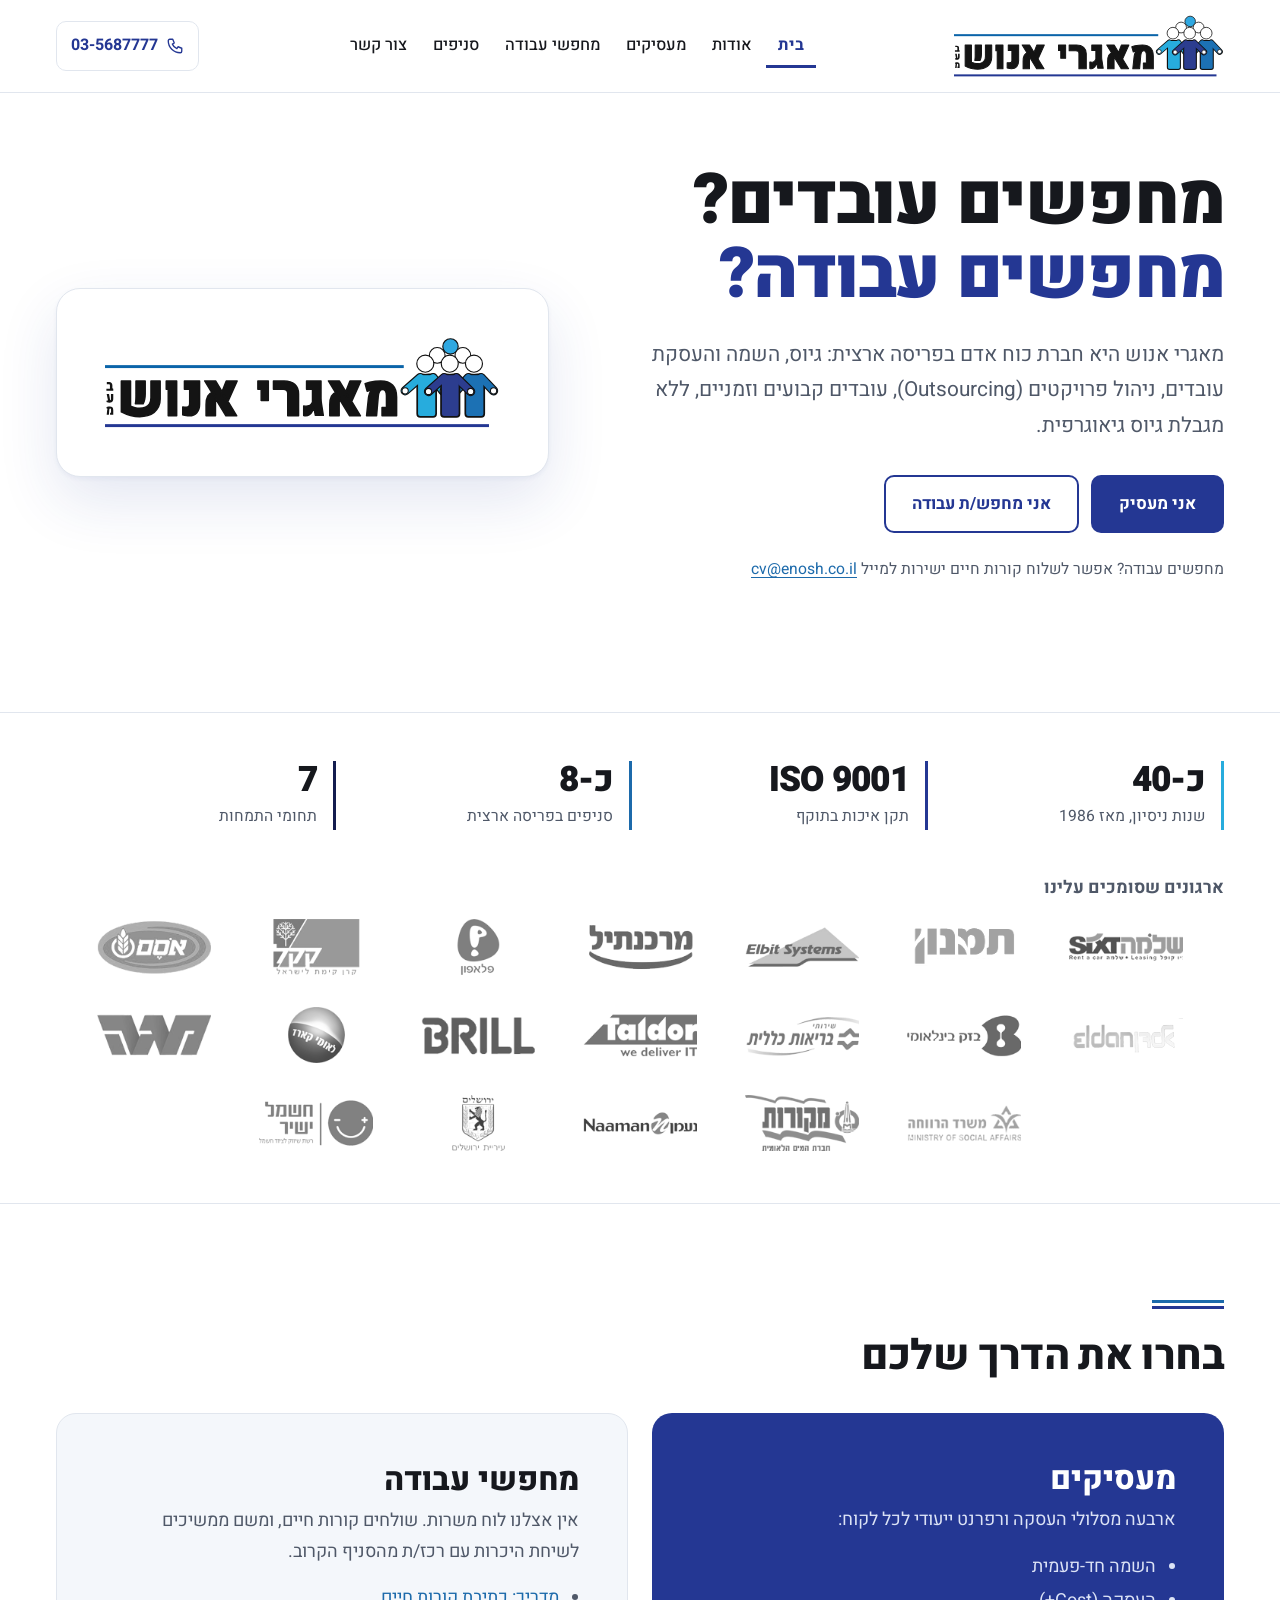
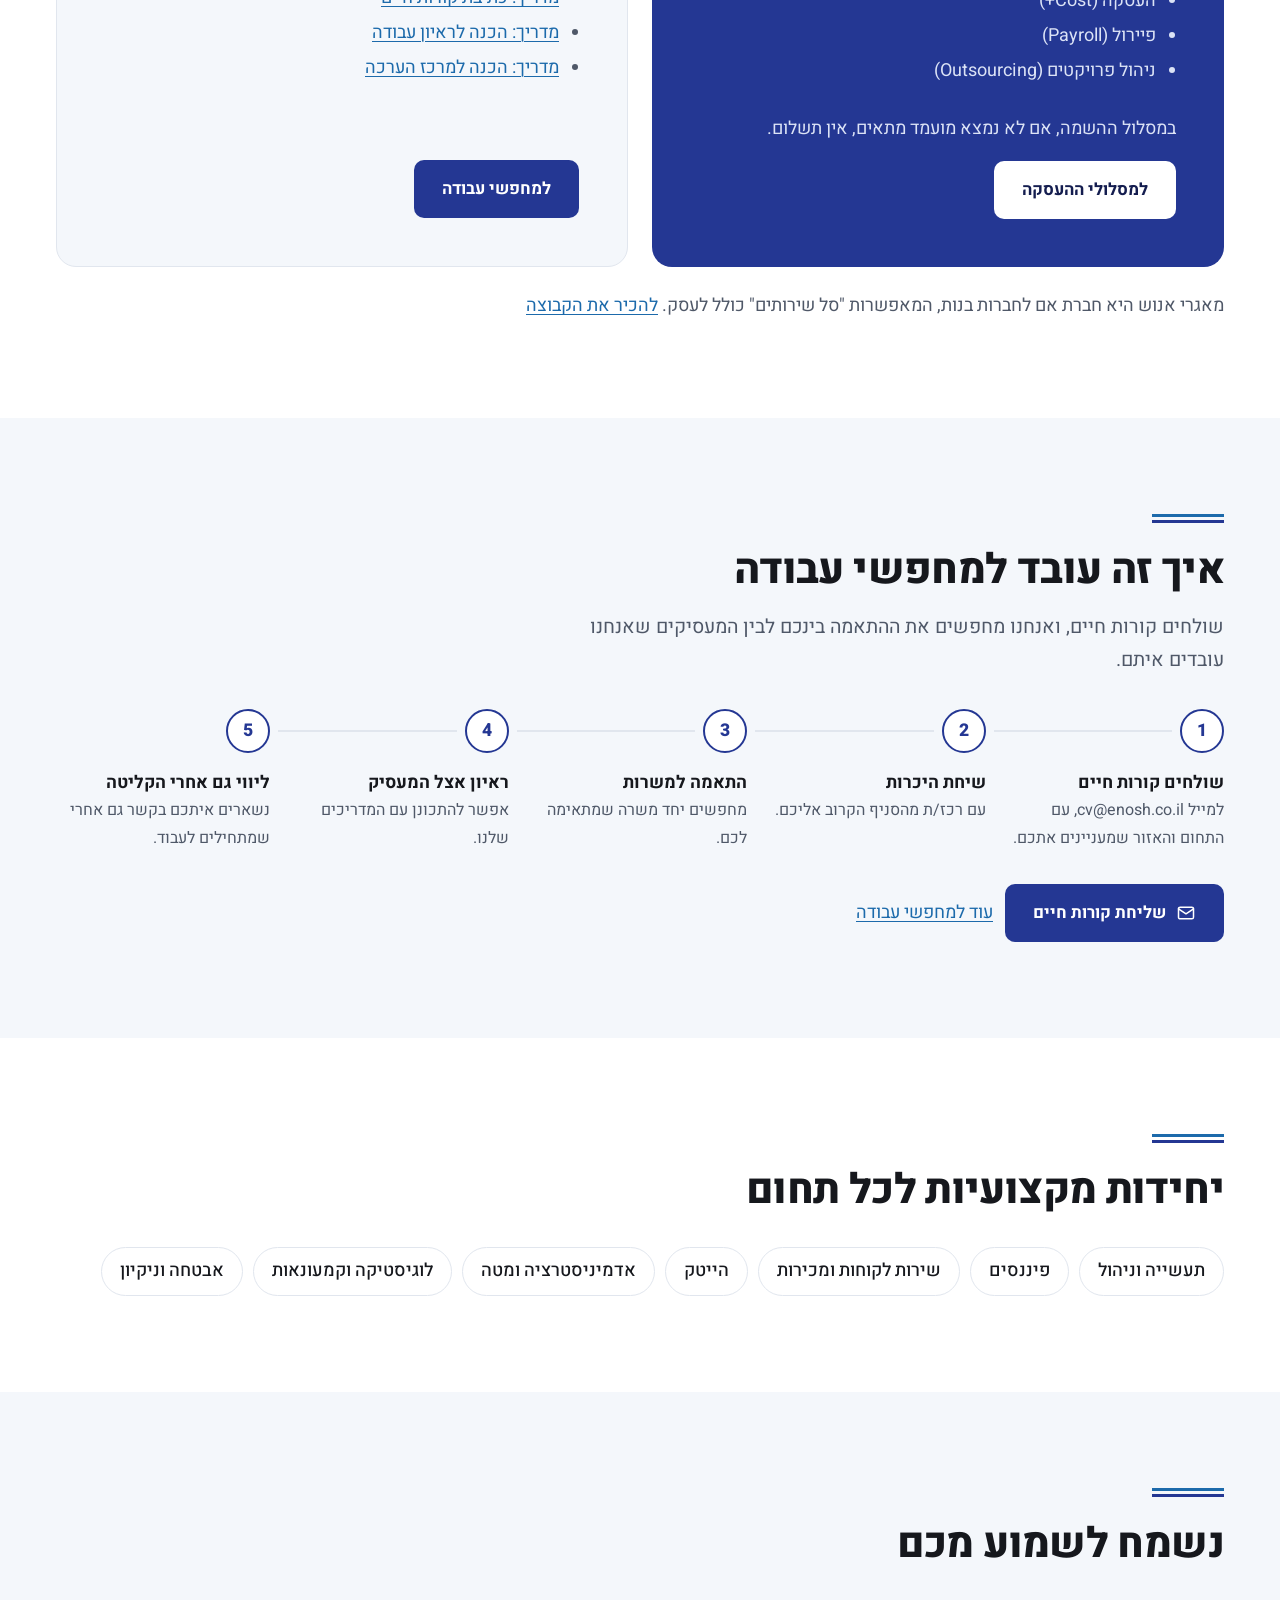
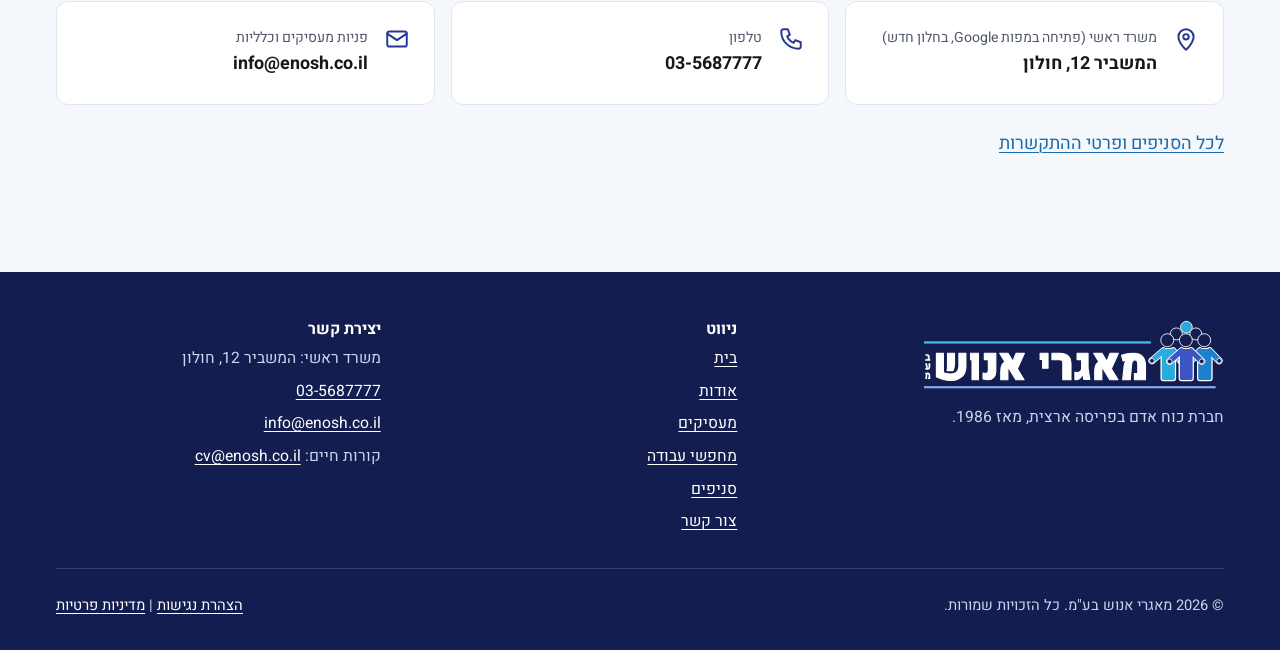
==== index.html @ d74fe284 "אתר מאגרי אנוש - גרסה ראשונה Co-Authored-By: Claude Opus 5.5 <noreply@anthropic.com>" ====
<!doctype html>
<html lang="he" dir="rtl">
<head>
<meta charset="utf-8">
<meta name="viewport" content="width=device-width,initial-scale=1">
<title>מאגרי אנוש | חברת כוח אדם, השמה והעסקת עובדים בפריסה ארצית</title>
<meta name="description" content="מאגרי אנוש - חברת כוח אדם מאז 1986, תקן ISO 9001 בתוקף. גיוס, השמה והעסקת עובדים, Outsourcing, עובדים קבועים וזמניים בפריסה ארצית.">
<link rel="canonical" href="https://enosh.co.il/">
<link rel="icon" href="favicon.svg" type="image/svg+xml">
<meta name="theme-color" content="#243793">
<meta property="og:type" content="website">
<meta property="og:locale" content="he_IL">
<meta property="og:site_name" content="מאגרי אנוש">
<meta property="og:title" content="מאגרי אנוש | חברת כוח אדם, השמה והעסקת עובדים בפריסה ארצית">
<meta property="og:description" content="מאגרי אנוש - חברת כוח אדם מאז 1986, תקן ISO 9001 בתוקף. גיוס, השמה והעסקת עובדים, Outsourcing, עובדים קבועים וזמניים בפריסה ארצית.">
<meta property="og:url" content="https://enosh.co.il/">
<meta property="og:image" content="https://enosh.co.il/assets/og-image.png">
<meta name="twitter:card" content="summary_large_image">
<link rel="preconnect" href="https://fonts.googleapis.com"><link rel="preconnect" href="https://fonts.gstatic.com" crossorigin><link rel="stylesheet" href="https://fonts.googleapis.com/css2?family=Heebo:wght@400;500;600;700;800;900&display=swap">
<link rel="stylesheet" href="styles.css">
<noscript><style>.nav{display:flex!important;position:static;flex-wrap:wrap;flex-direction:row;box-shadow:none}.menu-btn,.mo-btn,.chat-ctl .pause-btn,.mq-pause{display:none}.mtrack{animation:none!important;width:auto}.logos[aria-hidden]{display:none}.logos{flex-wrap:wrap;justify-content:center}</style></noscript>
<script type="application/ld+json">{"@context":"https://schema.org","@type":"EmploymentAgency","name":"מאגרי אנוש בע\"מ","alternateName":"Ma'agarei Enosh Ltd.","url":"https://enosh.co.il/","logo":"https://enosh.co.il/assets/logo.png","foundingDate":"1986","telephone":"+972-3-5687777","email":"info@enosh.co.il","address":{"@type":"PostalAddress","streetAddress":"המשביר 12","addressLocality":"חולון","addressCountry":"IL"}}</script>
</head>
<body>
<a class="skip" href="#main">דלגו לתוכן הראשי</a>
<header class="site-header"><div class="wrap bar">
<a class="logo" href="./" aria-label="מאגרי אנוש - דף הבית"><img src="assets/logo.svg" alt="מאגרי אנוש" width="431" height="99"></a>
<nav class="nav" id="site-nav" aria-label="ניווט ראשי"><a href="./" aria-current="page">בית</a><a href="about.html">אודות</a><a href="employers.html">מעסיקים</a><a href="candidates.html">מחפשי עבודה</a><a href="branches.html">סניפים</a><a href="contact.html">צור קשר</a></nav>
<div class="hdr-end"><a class="hdr-cta" href="tel:+97235687777" aria-label="התקשרו אלינו: 03-5687777"><svg viewBox="0 0 24 24" fill="none" stroke="currentColor" stroke-width="1.8" stroke-linecap="round" stroke-linejoin="round" aria-hidden="true" focusable="false"><path d="M5 3h4l2 5-2.5 1.5a11 11 0 006 6L16 13l5 2v4a2 2 0 01-2 2A16 16 0 013 5a2 2 0 012-2z"/></svg><span class="num"><bdi>03-5687777</bdi></span></a>

<button class="menu-btn" id="menu-btn" type="button" aria-expanded="false" aria-controls="site-nav" aria-label="פתיחת תפריט"><svg viewBox="0 0 24 24" fill="none" stroke="currentColor" stroke-width="1.8" stroke-linecap="round" stroke-linejoin="round" aria-hidden="true" focusable="false"><path d="M4 7h16M4 12h16M4 17h16"/></svg></button></div>
</div></header>
<main id="main" tabindex="-1">
<section class="hero" aria-labelledby="h1"><div class="wrap hero-grid">
<div class="hero-copy">
<h1 id="h1">מחפשים עובדים?<span>מחפשים עבודה?</span></h1>
<p class="lead">מאגרי אנוש היא חברת כוח אדם בפריסה ארצית: גיוס, השמה והעסקת עובדים, ניהול פרויקטים (<span lang="en">Outsourcing</span>), עובדים קבועים וזמניים, ללא מגבלת גיוס גיאוגרפית.</p>
<div class="hero-cta"><a class="btn btn-primary" href="employers.html">אני מעסיק</a><a class="btn btn-ghost" href="candidates.html">אני מחפש/ת עבודה</a></div>
<p class="hero-note">מחפשים עבודה? אפשר לשלוח קורות חיים ישירות למייל <a href="mailto:cv@enosh.co.il?subject=%D7%A7%D7%95%D7%A8%D7%95%D7%AA%20%D7%97%D7%99%D7%99%D7%9D%20-%20%D7%9E%D7%97%D7%A4%D7%A9%2F%D7%AA%20%D7%A2%D7%91%D7%95%D7%93%D7%94">cv@enosh.co.il</a></p>
</div>
<div class="hero-art"><div class="hero-brand"><img src="assets/logo.svg" alt="מאגרי אנוש בע&quot;מ" width="431" height="137"></div></div>
</div></section>

<section class="trust" aria-labelledby="h-trust"><div class="wrap">
<h2 id="h-trust" class="sr-only">מאגרי אנוש בקצרה</h2>
<div class="trust-grid">
<ul class="facts">
<li><strong><span aria-hidden="true" data-count="40" data-prefix="כ-">כ-40</span><span class="sr-only">כ-40</span></strong><span>שנות ניסיון, מאז 1986</span></li>
<li><strong lang="en">ISO 9001</strong><span>תקן איכות בתוקף</span></li>
<li><strong><span aria-hidden="true" data-count="8" data-prefix="כ-">כ-8</span><span class="sr-only">כ-8</span></strong><span>סניפים בפריסה ארצית</span></li>
<li><strong><span aria-hidden="true" data-count="7">7</span><span class="sr-only">7</span></strong><span>תחומי התמחות</span></li>
</ul></div>
<div class="clients"><div class="clients-head"><h3 id="h-cl" style="font-size:1.1rem;font-weight:700;margin:0;color:var(--muted)">ארגונים שסומכים עלינו</h3></div>
<div class="marquee" role="region" aria-labelledby="h-cl"><div class="mtrack"><ul class="logos"><li><img src="assets/clients/c10.png" alt="שלמה סיקסט" width="150" height="74" loading="lazy"></li><li><img src="assets/clients/c11.png" alt="תמנון" width="150" height="74" loading="lazy"></li><li><img src="assets/clients/c12.png" alt="Elbit Systems" width="150" height="74" loading="lazy"></li><li><img src="assets/clients/c13.png" alt="מרכנתיל" width="150" height="74" loading="lazy"></li><li><img src="assets/clients/c14.png" alt="פלאפון" width="150" height="74" loading="lazy"></li><li><img src="assets/clients/c15.png" alt="קק&quot;ל" width="150" height="74" loading="lazy"></li><li><img src="assets/clients/c16.png" alt="אסם" width="150" height="74" loading="lazy"></li><li><img src="assets/clients/c17.png" alt="Eldan" width="150" height="74" loading="lazy"></li><li><img src="assets/clients/c18.png" alt="בזק בינלאומי" width="150" height="74" loading="lazy"></li><li><img src="assets/clients/c19.png" alt="שירותי בריאות כללית" width="150" height="74" loading="lazy"></li><li><img src="assets/clients/c2.png" alt="Taldor" width="150" height="74" loading="lazy"></li><li><img src="assets/clients/c20.png" alt="BRILL" width="150" height="74" loading="lazy"></li><li><img src="assets/clients/c3.png" alt="לאומי קארד" width="150" height="74" loading="lazy"></li><li><img src="assets/clients/c4.png" alt="לוגו לקוח" width="150" height="74" loading="lazy"></li><li><img src="assets/clients/c5.png" alt="משרד הרווחה" width="150" height="74" loading="lazy"></li><li><img src="assets/clients/c6.png" alt="מקורות" width="150" height="74" loading="lazy"></li><li><img src="assets/clients/c7.png" alt="נעמן" width="150" height="74" loading="lazy"></li><li><img src="assets/clients/c9.png" alt="עיריית ירושלים" width="150" height="74" loading="lazy"></li><li><img src="assets/clients/cUntitled-2.png" alt="חשמל ישיר" width="150" height="74" loading="lazy"></li></ul><ul class="logos" aria-hidden="true"><li><img src="assets/clients/c10.png" alt="" width="150" height="74" loading="lazy"></li><li><img src="assets/clients/c11.png" alt="" width="150" height="74" loading="lazy"></li><li><img src="assets/clients/c12.png" alt="" width="150" height="74" loading="lazy"></li><li><img src="assets/clients/c13.png" alt="" width="150" height="74" loading="lazy"></li><li><img src="assets/clients/c14.png" alt="" width="150" height="74" loading="lazy"></li><li><img src="assets/clients/c15.png" alt="" width="150" height="74" loading="lazy"></li><li><img src="assets/clients/c16.png" alt="" width="150" height="74" loading="lazy"></li><li><img src="assets/clients/c17.png" alt="" width="150" height="74" loading="lazy"></li><li><img src="assets/clients/c18.png" alt="" width="150" height="74" loading="lazy"></li><li><img src="assets/clients/c19.png" alt="" width="150" height="74" loading="lazy"></li><li><img src="assets/clients/c2.png" alt="" width="150" height="74" loading="lazy"></li><li><img src="assets/clients/c20.png" alt="" width="150" height="74" loading="lazy"></li><li><img src="assets/clients/c3.png" alt="" width="150" height="74" loading="lazy"></li><li><img src="assets/clients/c4.png" alt="" width="150" height="74" loading="lazy"></li><li><img src="assets/clients/c5.png" alt="" width="150" height="74" loading="lazy"></li><li><img src="assets/clients/c6.png" alt="" width="150" height="74" loading="lazy"></li><li><img src="assets/clients/c7.png" alt="" width="150" height="74" loading="lazy"></li><li><img src="assets/clients/c9.png" alt="" width="150" height="74" loading="lazy"></li><li><img src="assets/clients/cUntitled-2.png" alt="" width="150" height="74" loading="lazy"></li></ul></div></div></div>
</div></section>

<section aria-labelledby="h-paths"><div class="wrap">
<div class="sec-head"><span class="rule" aria-hidden="true"></span><h2 id="h-paths">בחרו את הדרך שלכם</h2></div>
<div class="paths">
<article class="path emp on-dark"><h3>מעסיקים</h3><p>ארבעה מסלולי העסקה ורפרנט ייעודי לכל לקוח:</p>
<ul><li>השמה חד-פעמית</li><li>העסקה (<span lang="en">Cost+</span>)</li><li>פיירול (<span lang="en">Payroll</span>)</li><li>ניהול פרויקטים (<span lang="en">Outsourcing</span>)</li></ul>
<p>במסלול ההשמה, אם לא נמצא מועמד מתאים, אין תשלום.</p>
<a class="btn btn-primary" href="employers.html">למסלולי ההעסקה</a></article>
<article class="path seek"><h3>מחפשי עבודה</h3><p>אין אצלנו לוח משרות. שולחים קורות חיים, ומשם ממשיכים לשיחת היכרות עם רכז/ת מהסניף הקרוב.</p>
<ul><li><a href="guides/resume.html">מדריך: כתיבת קורות חיים</a></li><li><a href="guides/interview.html">מדריך: הכנה לראיון עבודה</a></li><li><a href="guides/assessment-center.html">מדריך: הכנה למרכז הערכה</a></li></ul>
<a class="btn btn-dark" href="candidates.html">למחפשי עבודה</a></article>
</div>
<p class="group-note">מאגרי אנוש היא חברת אם לחברות בנות, המאפשרות &quot;סל שירותים&quot; כולל לעסק. <a href="about.html#group">להכיר את הקבוצה</a></p>
</div></section>

<section class="alt" id="how" aria-labelledby="h-how"><div class="wrap">
<div class="sec-head"><span class="rule" aria-hidden="true"></span><h2 id="h-how">איך זה עובד למחפשי עבודה</h2><p class="lead">שולחים קורות חיים, ואנחנו מחפשים את ההתאמה בינכם לבין המעסיקים שאנחנו עובדים איתם.</p></div>
<ol class="process">
<li><h3>שולחים קורות חיים</h3><p>למייל cv@enosh.co.il, עם התחום והאזור שמעניינים אתכם.</p></li>
<li><h3>שיחת היכרות</h3><p>עם רכז/ת מהסניף הקרוב אליכם.</p></li>
<li><h3>התאמה למשרות</h3><p>מחפשים יחד משרה שמתאימה לכם.</p></li>
<li><h3>ראיון אצל המעסיק</h3><p>אפשר להתכונן עם המדריכים שלנו.</p></li>
<li><h3>ליווי גם אחרי הקליטה</h3><p>נשארים איתכם בקשר גם אחרי שמתחילים לעבוד.</p></li>
</ol>
<div class="process-cta"><a class="btn btn-primary" href="mailto:cv@enosh.co.il?subject=%D7%A7%D7%95%D7%A8%D7%95%D7%AA%20%D7%97%D7%99%D7%99%D7%9D%20-%20%D7%9E%D7%97%D7%A4%D7%A9%2F%D7%AA%20%D7%A2%D7%91%D7%95%D7%93%D7%94"><svg viewBox="0 0 24 24" fill="none" stroke="currentColor" stroke-width="1.8" stroke-linecap="round" stroke-linejoin="round" aria-hidden="true" focusable="false"><rect x="3" y="5" width="18" height="14" rx="2"/><path d="M3 7l9 6 9-6"/></svg>שליחת קורות חיים</a><a href="candidates.html">עוד למחפשי עבודה</a></div>
</div></section>

<section aria-labelledby="h-areas"><div class="wrap">
<div class="sec-head"><span class="rule" aria-hidden="true"></span><h2 id="h-areas">יחידות מקצועיות לכל תחום</h2></div>
<ul class="chips"><li>תעשייה וניהול</li><li>פיננסים</li><li>שירות לקוחות ומכירות</li><li>הייטק</li><li>אדמיניסטרציה ומטה</li><li>לוגיסטיקה וקמעונאות</li><li>אבטחה וניקיון</li></ul>
</div></section>

<section class="alt" aria-labelledby="h-co"><div class="wrap">
<div class="sec-head"><span class="rule" aria-hidden="true"></span><h2 id="h-co">נשמח לשמוע מכם</h2></div>
<div class="contact-grid">
<a class="c-item" href="https://www.google.com/maps/search/?api=1&amp;query=%D7%94%D7%9E%D7%A9%D7%91%D7%99%D7%A8+12+%D7%97%D7%95%D7%9C%D7%95%D7%9F" target="_blank" rel="noopener"><svg viewBox="0 0 24 24" fill="none" stroke="currentColor" stroke-width="1.8" stroke-linecap="round" stroke-linejoin="round" aria-hidden="true" focusable="false"><path d="M12 22s7-6.2 7-12a7 7 0 10-14 0c0 5.8 7 12 7 12z"/><circle cx="12" cy="10" r="2.5"/></svg><span><small>משרד ראשי (פתיחה במפות Google, בחלון חדש)</small><strong>המשביר 12, חולון</strong></span></a>
<a class="c-item" href="tel:+97235687777"><svg viewBox="0 0 24 24" fill="none" stroke="currentColor" stroke-width="1.8" stroke-linecap="round" stroke-linejoin="round" aria-hidden="true" focusable="false"><path d="M5 3h4l2 5-2.5 1.5a11 11 0 006 6L16 13l5 2v4a2 2 0 01-2 2A16 16 0 013 5a2 2 0 012-2z"/></svg><span><small>טלפון</small><strong><bdi>03-5687777</bdi></strong></span></a>
<a class="c-item" href="mailto:info@enosh.co.il?subject=%D7%A4%D7%A0%D7%99%D7%99%D7%AA%20%D7%9E%D7%A2%D7%A1%D7%99%D7%A7"><svg viewBox="0 0 24 24" fill="none" stroke="currentColor" stroke-width="1.8" stroke-linecap="round" stroke-linejoin="round" aria-hidden="true" focusable="false"><rect x="3" y="5" width="18" height="14" rx="2"/><path d="M3 7l9 6 9-6"/></svg><span><small>פניות מעסיקים וכלליות</small><strong>info@enosh.co.il</strong></span></a>
</div>
<p style="margin-top:24px"><a href="branches.html">לכל הסניפים ופרטי ההתקשרות</a></p>
</div></section>
</main>
<footer class="site-footer"><div class="wrap">
<div class="foot">
<div><a class="foot-logo" href="./"><img src="assets/logo-white.svg" alt="מאגרי אנוש - דף הבית" width="431" height="99" loading="lazy"></a><p style="margin-top:16px">חברת כוח אדם בפריסה ארצית, מאז 1986.</p></div>
<div><h2>ניווט</h2><ul><li><a href="./">בית</a></li><li><a href="about.html">אודות</a></li><li><a href="employers.html">מעסיקים</a></li><li><a href="candidates.html">מחפשי עבודה</a></li><li><a href="branches.html">סניפים</a></li><li><a href="contact.html">צור קשר</a></li></ul></div>
<div><h2>יצירת קשר</h2><ul><li>משרד ראשי: המשביר 12, חולון</li><li><a href="tel:+97235687777"><bdi>03-5687777</bdi></a></li><li><a href="mailto:info@enosh.co.il">info@enosh.co.il</a></li><li>קורות חיים: <a href="mailto:cv@enosh.co.il">cv@enosh.co.il</a></li></ul></div>
</div>
<div class="foot-bottom"><p>&copy; 2026 מאגרי אנוש בע"מ. כל הזכויות שמורות.</p><p><a href="accessibility.html">הצהרת נגישות</a> | <a href="privacy.html">מדיניות פרטיות</a></p></div>
</div></footer>
<nav class="mbar" aria-label="פעולות מהירות"><a class="cv" href="mailto:cv@enosh.co.il?subject=%D7%A7%D7%95%D7%A8%D7%95%D7%AA%20%D7%97%D7%99%D7%99%D7%9D%20-%20%D7%9E%D7%97%D7%A4%D7%A9%2F%D7%AA%20%D7%A2%D7%91%D7%95%D7%93%D7%94"><svg viewBox="0 0 24 24" fill="none" stroke="currentColor" stroke-width="1.8" stroke-linecap="round" stroke-linejoin="round" aria-hidden="true" focusable="false"><rect x="3" y="5" width="18" height="14" rx="2"/><path d="M3 7l9 6 9-6"/></svg>שליחת קו&quot;ח</a><a class="call" href="tel:+97235687777" aria-label="התקשרו: 03-5687777"><svg viewBox="0 0 24 24" fill="none" stroke="currentColor" stroke-width="1.8" stroke-linecap="round" stroke-linejoin="round" aria-hidden="true" focusable="false"><path d="M5 3h4l2 5-2.5 1.5a11 11 0 006 6L16 13l5 2v4a2 2 0 01-2 2A16 16 0 013 5a2 2 0 012-2z"/></svg>התקשרו</a></nav>
<script src="scripts.js" defer></script>
</body>
</html>
---- styles.css ----
/* מאגרי אנוש — v4 "modern & clean" (11/2026)
   Palette taken from the logo: navy rule #243793, blue figure #1C71B4, cyan figure #27ACDD, black wordmark. */
:root{
  --ink:#16181D;--muted:#4F5868;--navy:#243793;--navy-d:#141D4F;--blue:#1C6AAB;--cyan:#27ACDD;
  --paper:#F4F7FB;--line:#E1E6EE;--white:#fff;
  --r:12px;--r-lg:20px;
  --s1:4px;--s2:8px;--s3:16px;--s4:24px;--s5:32px;--s6:48px;--s7:72px;--s8:112px;
  --font:'Heebo',system-ui,-apple-system,'Segoe UI',Arial,sans-serif;
  --ease:cubic-bezier(.2,.7,.2,1);
  --bar-h:0px;
}
*,*::before,*::after{box-sizing:border-box}
html{scroll-behavior:smooth;scroll-padding-top:96px;scroll-padding-bottom:calc(var(--bar-h) + 16px);-webkit-text-size-adjust:100%}
body{margin:0;font-family:var(--font);color:var(--ink);background:var(--white);line-height:1.7;font-size:1.0625rem;overflow-x:hidden;padding-bottom:var(--bar-h)}
img{max-width:100%;height:auto;display:block}
a{color:var(--blue);text-underline-offset:3px;text-decoration-thickness:1px}
a:hover{color:var(--navy);text-decoration-thickness:2px}
:focus-visible{outline:3px solid var(--navy);outline-offset:3px;border-radius:4px}
bdi{unicode-bidi:isolate}
.sr-only{position:absolute!important;width:1px;height:1px;padding:0;margin:-1px;overflow:hidden;clip:rect(0,0,0,0);white-space:nowrap;border:0}
.skip{position:absolute;inset-inline-start:var(--s3);top:-100px;background:var(--navy);color:#fff;padding:var(--s2) var(--s3);border-radius:8px;z-index:200}
.skip:focus{top:var(--s2);color:#fff}
.wrap{width:100%;max-width:1200px;margin-inline:auto;padding-inline:var(--s3)}
h1,h2,h3{line-height:1.15;margin:0 0 var(--s3);color:var(--ink);letter-spacing:-.015em}
h1{font-size:clamp(2.2rem,7.4vw,4.4rem);font-weight:900;letter-spacing:-.025em;line-height:1.05}
h2{font-size:clamp(1.65rem,4vw,2.6rem);font-weight:800}
h3{font-size:1.2rem;font-weight:700;letter-spacing:0}
p{margin:0 0 var(--s3)}
.lead{font-size:clamp(1.08rem,1.6vw,1.22rem);color:var(--muted);max-width:58ch;line-height:1.7}
section{padding-block:var(--s7)}
.alt{background:var(--paper)}
.sec-head{margin-bottom:var(--s5);max-width:720px}
.sec-head h2{margin-bottom:var(--s3)}
.sec-head .lead{margin:0}
/* the logo's double rule — used as the one recurring brand device */
.rule{display:block;width:72px;height:9px;margin:0 0 var(--s4);background:linear-gradient(var(--blue),var(--blue)) top/100% 3px no-repeat,linear-gradient(var(--navy),var(--navy)) bottom/100% 3px no-repeat}
.todo{background:#FFF3C4;padding:0 4px;border-radius:4px}

/* ===== header ===== */
.site-header{position:sticky;top:0;z-index:60;background:rgba(255,255,255,.97);border-bottom:1px solid var(--line);transition:box-shadow .3s}
.site-header.scrolled{box-shadow:0 6px 24px rgba(20,29,79,.08)}
.bar{position:relative;display:flex;align-items:center;justify-content:space-between;gap:var(--s3);min-height:72px}
.logo{display:block;flex:none;line-height:0;border-radius:6px}
.logo img{height:40px;width:auto}
.nav{display:none;position:absolute;inset-inline:calc(var(--s3) * -1);top:100%;background:#fff;border-bottom:1px solid var(--line);padding:var(--s2) var(--s3) var(--s3);box-shadow:0 16px 32px rgba(20,29,79,.1);flex-direction:column}
.nav.open{display:flex}
.nav a{color:var(--ink);text-decoration:none;font-weight:500;padding:12px var(--s3);border-radius:8px}
.nav a:hover{background:var(--paper);color:var(--navy)}
.nav a[aria-current="page"]{color:var(--navy);font-weight:700;background:var(--paper)}
.hdr-end{display:flex;align-items:center;gap:var(--s2)}
.hdr-cta{display:none;align-items:center;gap:var(--s2);color:var(--navy);text-decoration:none;font-weight:700;padding:10px 14px;border:1px solid var(--line);border-radius:10px;white-space:nowrap;font-size:1rem}
.hdr-cta:hover{border-color:var(--navy);color:var(--navy);text-decoration:none}
.hdr-cta svg{width:18px;height:18px}
.mo-btn,.menu-btn{display:inline-flex;align-items:center;justify-content:center;gap:6px;min-width:44px;height:44px;border:1px solid var(--line);background:#fff;border-radius:10px;color:var(--navy);cursor:pointer;padding:0 10px;font:inherit;font-size:.9rem;font-weight:600}
.mo-btn:hover,.menu-btn:hover{border-color:var(--navy)}
.mo-btn svg,.menu-btn svg{width:22px;height:22px;flex:none}
.mo-btn[aria-pressed="true"]{background:var(--navy);color:#fff;border-color:var(--navy)}
.mo-lbl{display:none}
@media (min-width:600px){
  .logo img{height:48px}
  .hdr-cta{display:inline-flex}
}
@media (min-width:1000px){
  .bar{min-height:92px}
  .logo img{height:62px}
  .site-header.scrolled .logo img{height:50px}
  .logo img{transition:height .3s var(--ease)}
  .menu-btn{display:none}
  .nav{display:flex;position:static;flex-direction:row;border:0;box-shadow:none;padding:0;background:none;gap:2px}
  .nav a{padding:8px 12px;font-size:1.02rem}
  .nav a[aria-current="page"]{background:none;box-shadow:inset 0 -3px 0 var(--navy);border-radius:0}
}
@media (min-width:1200px){.mo-lbl{display:inline}}

/* ===== buttons ===== */
.btn{display:inline-flex;align-items:center;justify-content:center;gap:10px;font:inherit;font-weight:700;font-size:1.05rem;text-decoration:none;padding:13px 26px;border-radius:10px;border:2px solid transparent;transition:background .2s,color .2s,border-color .2s;min-height:52px;cursor:pointer}
.btn svg{width:20px;height:20px;flex:none}
.btn-primary,.btn-dark{background:var(--navy);color:#fff}
.btn-primary:hover,.btn-dark:hover{background:var(--navy-d);color:#fff;text-decoration:none}
.btn-ghost{border-color:var(--navy);color:var(--navy);background:#fff}
.btn-ghost:hover{background:var(--paper);color:var(--navy-d);text-decoration:none}
.on-dark .btn-primary{background:#fff;color:var(--navy-d)}
.on-dark .btn-primary:hover{background:#E6ECF8;color:var(--navy-d)}
.on-dark .btn-ghost{background:transparent;border-color:rgba(255,255,255,.7);color:#fff}
.on-dark .btn-ghost:hover{background:rgba(255,255,255,.1);color:#fff}
.hero-cta{display:flex;flex-wrap:wrap;gap:12px;margin-top:var(--s5)}

/* ===== home hero ===== */
.hero{padding-block:var(--s6) var(--s7);overflow:hidden}
.hero-grid{display:grid;gap:var(--s6);align-items:center}
.hero h1{margin-bottom:var(--s4)}
.hero h1 span{display:block;color:var(--navy)}
.hero .lead{font-size:clamp(1.1rem,1.7vw,1.3rem)}
.hero-note{margin-top:var(--s4);font-size:.98rem;color:var(--muted)}
.hero-note a{white-space:nowrap}
@media (min-width:360px) and (max-width:599px){.logo img{height:44px}}
.hero-art{position:relative;display:grid;justify-items:center;padding-block:var(--s3)}
@media (min-width:1000px){
  .hero{padding-block:var(--s7) var(--s8)}
  .hero-grid{grid-template-columns:1.1fr .9fr;gap:var(--s7)}
}

/* phone mockup */
.phone-wrap{position:relative;z-index:1;display:grid;justify-items:center;gap:12px;width:100%}
.phone{position:relative;width:min(300px,100%);background:#fff;border:10px solid var(--ink);border-radius:40px;box-shadow:0 30px 60px -20px rgba(20,29,79,.35);overflow:hidden}
.notch{position:absolute;top:0;inset-inline:0;margin-inline:auto;width:96px;height:20px;background:var(--ink);border-radius:0 0 14px 14px;z-index:2}
.chat-top{display:flex;align-items:center;gap:10px;padding:30px 14px 12px;background:var(--navy);color:#fff}
.chat-top .who{line-height:1.25}
.chat-top b{display:block;font-size:.9rem;font-weight:700}
.chat-top small{font-size:.75rem;color:#CFD8F2}
.av{flex:none;display:grid;place-items:center;width:34px;height:34px;border-radius:50%;background:#fff;color:var(--navy);font-weight:800;font-size:.85rem}
.av.sm{width:26px;height:26px;font-size:.75rem;color:#fff}
.chat{display:flex;flex-direction:column;gap:8px;padding:14px 12px 18px;min-height:400px;background:#EEF2F8}
.msg{display:flex;align-items:flex-end;gap:6px;max-width:88%}
.msg.out{align-self:flex-end;flex-direction:row-reverse}
.bub{background:#fff;border-radius:14px;border-end-start-radius:4px;padding:7px 11px 6px;font-size:.88rem;line-height:1.45;box-shadow:0 1px 1px rgba(20,29,79,.06)}
.bub b{display:block;font-size:.75rem;font-weight:700;margin-bottom:1px}
.msg.out .bub{background:#DCE6FA;border-end-start-radius:14px;border-end-end-radius:4px}
.tick{display:block;text-align:end;font-size:.7rem;color:var(--blue);letter-spacing:-2px;margin-top:1px}
.phone.anim .msg{opacity:0;transform:translateY(8px);transition:opacity .7s var(--ease),transform .7s var(--ease)}
.phone.anim .msg.show{opacity:1;transform:none}
.chat-ctl{display:flex;align-items:center;gap:12px;flex-wrap:wrap;justify-content:center}
.caption{font-size:.85rem;font-weight:600;color:var(--muted);background:#fff;border:1px solid var(--line);border-radius:999px;padding:2px 12px}
.pause-btn{font:inherit;font-size:.9rem;font-weight:600;color:var(--navy);background:#fff;border:1px solid var(--line);border-radius:999px;padding:6px 14px;min-height:36px;cursor:pointer;display:inline-flex;align-items:center;gap:6px}
.pause-btn:hover{border-color:var(--navy)}
.pause-btn[aria-pressed="true"]{background:var(--navy);color:#fff;border-color:var(--navy)}
.pause-btn[hidden]{display:none}

/* ===== brand / trust band ===== */
.trust{padding-block:var(--s6);border-block:1px solid var(--line)}
.trust-grid{display:grid;gap:var(--s5);align-items:center}
.trust-logo img{width:min(440px,100%);height:auto}
.facts{list-style:none;margin:0;padding:0;display:grid;grid-template-columns:1fr 1fr;gap:var(--s4) var(--s3)}
.facts li{padding-inline-start:var(--s3);border-inline-start:3px solid var(--line)}
.facts li:first-child{border-color:var(--cyan)}
.facts li:nth-child(2){border-color:var(--navy)}
.facts li:nth-child(3){border-color:var(--blue)}
.facts li:nth-child(4){border-color:var(--navy-d)}
.facts strong{display:block;white-space:nowrap;font-size:clamp(1.6rem,3.2vw,2.2rem);font-weight:900;color:var(--ink);line-height:1.1;letter-spacing:-.02em}
.facts li>span{display:block;color:var(--muted);font-size:.98rem;margin-top:4px}
@media (min-width:1000px){
  .trust-grid{grid-template-columns:auto 1fr;gap:var(--s7)}
  .facts{grid-template-columns:repeat(4,1fr)}
}

/* client logos marquee */
.clients{margin-top:var(--s6)}
.clients-head{display:flex;flex-wrap:wrap;align-items:center;justify-content:space-between;gap:12px;margin-bottom:var(--s3)}
.clients-head h2{font-size:1.15rem;font-weight:700;margin:0;color:var(--muted)}
.marquee{overflow:visible}
.mtrack{display:flex;width:auto}
.marquee.paused .mtrack{animation-play-state:paused}
@keyframes mq{to{transform:translateX(50%)}}
.logos{display:flex;flex-wrap:wrap;justify-content:center;gap:var(--s4) var(--s5);list-style:none;margin:0;padding:0;align-items:center}
.logos[aria-hidden="true"]{display:none}
.logos li{flex:none;width:130px;height:64px;display:grid;place-items:center}
.logos img{max-height:56px;width:auto;filter:grayscale(1);opacity:.75}
.no-motion .mtrack{animation:none;width:auto}
.no-motion .marquee{-webkit-mask:none;mask:none}
.no-motion .logos{flex-wrap:wrap;justify-content:center;padding:0}
.no-motion .logos[aria-hidden="true"],.no-motion .clients .pause-btn{display:none}

/* ===== paths (employers / seekers) ===== */
.paths{display:grid;gap:var(--s4)}
.path{border-radius:var(--r-lg);padding:var(--s5) var(--s4);display:flex;flex-direction:column;align-items:flex-start}
.path h3{font-size:clamp(1.5rem,3vw,2rem);font-weight:800;margin-bottom:var(--s2)}
.path p{max-width:46ch}
.path ul{margin:0 0 var(--s4);padding-inline-start:20px}
.path li{margin-bottom:4px}
.path .btn{margin-top:auto}
.path.emp{background:var(--navy);color:#fff}
.path.emp h3{color:#fff}
.path.emp p,.path.emp li{color:#DCE3F6}
.path.seek{background:var(--paper);border:1px solid var(--line)}
.path.seek p,.path.seek li{color:var(--muted)}
.group-note{margin:var(--s4) 0 0;color:var(--muted)}
@media (min-width:800px){.paths{grid-template-columns:1fr 1fr}.path{padding:var(--s6)}}

/* ===== process steps ===== */
.process{list-style:none;margin:0;padding:0;counter-reset:st;display:grid;gap:var(--s4)}
.process li{counter-increment:st;position:relative;padding-inline-start:64px;min-height:48px}
.process li::before{content:counter(st);position:absolute;inset-inline-start:0;top:0;width:44px;height:44px;border-radius:50%;display:grid;place-items:center;font-weight:800;font-size:1.1rem;color:var(--navy);background:#fff;border:2px solid var(--navy)}
.process li:not(:last-child)::after{content:"";position:absolute;inset-inline-start:21px;top:52px;bottom:calc(var(--s4) * -1 + 6px);width:2px;background:var(--line)}
.process h3{font-size:1.1rem;margin:8px 0 4px}
.process p{margin:0;color:var(--muted);font-size:1rem}
.process-cta{margin-top:var(--s5);display:flex;flex-wrap:wrap;gap:12px;align-items:center}
@media (min-width:1000px){
  .process{grid-template-columns:repeat(5,1fr);gap:var(--s4)}
  .process li{padding:64px 0 0;min-height:0}
  .process li:not(:last-child)::after{inset-inline-start:52px;inset-inline-end:calc(var(--s4) * -1 + 8px);top:21px;bottom:auto;width:auto;height:2px}
  .process h3{margin-top:0}
}

/* ===== generic blocks ===== */
.grid{display:grid;gap:var(--s4);grid-template-columns:1fr}
.card{background:#fff;border:1px solid var(--line);border-radius:var(--r);padding:var(--s4);display:flex;flex-direction:column}
.card p{color:var(--muted);margin:0}
.card h3 a{color:inherit;text-decoration:none}
.card .more{display:inline-block;margin-top:var(--s3);font-weight:700}
.ico{width:48px;height:48px;border-radius:12px;background:var(--paper);color:var(--navy);display:grid;place-items:center;margin-bottom:var(--s3);flex:none}
.ico svg{width:26px;height:26px}
.alt .card{border-color:#DCE2EC}
.chips{display:flex;flex-wrap:wrap;gap:10px;list-style:none;margin:0;padding:0}
.chips li{background:#fff;border:1px solid var(--line);border-radius:999px;padding:8px 18px;font-weight:500;color:var(--ink)}
.band{background:var(--navy);color:#fff;border-radius:var(--r-lg);padding:var(--s5) var(--s4);display:grid;gap:var(--s4)}
.band h2{color:#fff;margin:0 0 var(--s2)}
.band p{margin:0;color:#DCE3F6}
.band .hero-cta{margin:0}
.band .btn-primary{background:#fff;color:var(--navy-d)}
.band .btn-primary:hover{background:#E6ECF8;color:var(--navy-d)}
.band .btn-ghost{background:transparent;border-color:rgba(255,255,255,.7);color:#fff}
.band .btn-ghost:hover{background:rgba(255,255,255,.1);color:#fff}
.highlight{border:1px solid var(--line);border-inline-start:4px solid var(--navy);background:#fff;border-radius:var(--r);padding:var(--s4);display:flex;gap:var(--s3);align-items:flex-start}
.highlight .ico{margin:0}
.highlight h2,.highlight h3{margin-bottom:var(--s1);font-size:1.3rem}
.highlight p{margin:0;color:var(--muted)}
.badge{display:inline-flex;align-items:center;gap:var(--s2);font-weight:600;font-size:.92rem;padding:4px 14px;border-radius:999px;background:var(--paper);border:1px solid var(--line);color:var(--navy)}
.badge svg{width:18px;height:18px}
.badges{display:flex;flex-wrap:wrap;gap:var(--s2);margin-bottom:var(--s4)}
.cols{display:grid;gap:var(--s5)}
.compare{width:100%;border-collapse:separate;border-spacing:0;border:1px solid var(--line);border-radius:var(--r);overflow:hidden;background:#fff}
.compare th,.compare td{padding:var(--s3);text-align:start;vertical-align:top;border-bottom:1px solid var(--line)}
.compare thead th{background:var(--navy);color:#fff;font-weight:700}
.compare tbody th{background:var(--paper);color:var(--ink)}
.compare tr:last-child>*{border-bottom:0}
.sub{color:var(--muted);font-size:.9rem;font-weight:400}
@media (max-width:899px){
  .compare,.compare tbody,.compare tr,.compare th,.compare td{display:block}
  .compare thead{position:absolute;inset-inline-start:-9999px}
  .compare tr{border-bottom:1px solid var(--line)}
  .compare tr:last-child{border-bottom:0}
  .compare td::before{content:attr(data-label);display:block;font-size:.85rem;font-weight:700;color:var(--navy)}
  .compare tbody th{font-size:1.1rem}
}
/* seekers page */
.seek-box{display:grid;gap:var(--s5);background:#fff;border:1px solid var(--line);border-radius:var(--r-lg);padding:var(--s5) var(--s4)}
.steps{list-style:none;margin:0;padding:0;counter-reset:s;display:grid;gap:var(--s3)}
.steps li{counter-increment:s;display:flex;gap:var(--s3);align-items:center}
.steps li::before{content:counter(s);flex:none;width:36px;height:36px;border-radius:50%;border:2px solid var(--navy);color:var(--navy);font-weight:800;display:grid;place-items:center}
.mail-note{font-size:.95rem;color:var(--muted);margin:var(--s3) 0 0}
/* branches */
.branch h3{display:flex;align-items:center;gap:var(--s2)}
.branch h3::before{content:"";flex:none;width:10px;height:10px;border-radius:50%;background:var(--cyan)}
.branch.hq{border-color:var(--navy);box-shadow:inset 0 3px 0 var(--navy)}
.branch address{font-style:normal;color:var(--muted);margin-bottom:var(--s3)}
.branch dl{margin:0;display:grid;grid-template-columns:auto 1fr;gap:var(--s1) var(--s3);font-size:.98rem}
.branch dt{color:var(--muted)}
.branch dd{margin:0;font-weight:600;word-break:break-word}
.branch dd a{text-decoration:none;display:inline-block;padding:2px 0}
.branch dd a:hover{text-decoration:underline}
/* contact */
.contact-grid{display:grid;gap:var(--s3)}
.c-item{display:flex;gap:var(--s3);align-items:flex-start;padding:var(--s4);border-radius:var(--r);background:#fff;border:1px solid var(--line);color:var(--ink);text-decoration:none;word-break:break-word;transition:border-color .2s}
a.c-item:hover{border-color:var(--navy);color:var(--ink);text-decoration:none}
.c-item svg{flex:none;width:26px;height:26px;color:var(--navy)}
.c-item small{display:block;color:var(--muted);font-size:.88rem}
.c-item strong{font-size:1.12rem;font-weight:700}
/* text pages */
.page{padding-block:var(--s6) var(--s7);max-width:800px}
.page h1{font-size:clamp(1.9rem,6vw,2.8rem)}
.page h2{margin-top:var(--s5);font-size:1.45rem}
.page ul{padding-inline-start:var(--s4)}
.page li{margin-bottom:var(--s2)}
.article{max-width:760px;padding-block:var(--s6) var(--s7)}
.article h2{font-size:1.45rem;margin:var(--s5) 0 var(--s3)}
.article ul,.article ol{padding-inline-start:var(--s4);margin:0 0 var(--s3)}
.article li{margin-bottom:var(--s2)}
.checklist{background:var(--paper);border:1px solid var(--line);border-radius:var(--r);padding:var(--s4);margin:var(--s5) 0}
.checklist h2{margin-top:0;font-size:1.2rem}
.checklist ul{list-style:none;padding:0;margin:0}
.checklist li{position:relative;padding-inline-start:32px}
.checklist li::before{content:"";position:absolute;inset-inline-start:0;top:.42em;width:18px;height:18px;border-radius:5px;background:var(--navy) url("data:image/svg+xml,%3Csvg xmlns='http://www.w3.org/2000/svg' viewBox='0 0 24 24' fill='none' stroke='white' stroke-width='3.5' stroke-linecap='round' stroke-linejoin='round'%3E%3Cpath d='M5 12l5 5 9-10'/%3E%3C/svg%3E") center/12px no-repeat}
.article .band{margin-top:var(--s5)}
.err{min-height:70vh;display:grid;place-items:center;text-align:center;padding:var(--s6) var(--s3)}
.err .big{font-size:clamp(5rem,25vw,9rem);font-weight:900;color:var(--navy);line-height:1}

/* inner page hero */
.page-hero{background:var(--paper);padding-block:var(--s6) var(--s5);border-bottom:1px solid var(--line)}
.page-hero h1{font-size:clamp(2rem,6vw,3.3rem);margin-bottom:var(--s3)}
.page-hero .lead{margin:0}
.crumbs{font-size:.92rem;margin-bottom:var(--s3);color:var(--muted)}
.crumbs a{color:var(--blue)}

@media (min-width:600px){
  .grid.c2,.grid.c3,.grid.c5{grid-template-columns:repeat(2,1fr)}
}
@media (min-width:900px){
  body{font-size:1.125rem}
  section{padding-block:96px}
  .page-hero{padding-block:72px 56px}
  .grid.c3{grid-template-columns:repeat(3,1fr)}
  .grid.c5{grid-template-columns:repeat(6,1fr)}
  .grid.c5>.card{grid-column:span 2}
  .grid.c5>.card:nth-child(n+4){grid-column:span 3}
  .seek-box{grid-template-columns:1.2fr 1fr;padding:var(--s6);align-items:center}
  .contact-grid{grid-template-columns:repeat(3,1fr)}
  .cols.two{grid-template-columns:1fr 1fr;align-items:start}
  .band{grid-template-columns:1fr auto;align-items:center;padding:var(--s6)}
}

/* ===== footer ===== */
.site-footer{background:var(--navy-d);color:#CDD5EE;padding-block:var(--s6) var(--s5);font-size:.98rem}
.site-footer a{color:#fff}
.site-footer :focus-visible{outline-color:#fff}
.foot{display:grid;gap:var(--s5)}
.foot-logo img{width:min(300px,100%);height:auto}
.foot p{margin:0 0 var(--s2)}
.foot ul{list-style:none;margin:0;padding:0;display:grid;gap:6px}
.foot h2{font-size:1rem;font-weight:700;color:#fff;margin:0 0 var(--s2);letter-spacing:0}
.foot-bottom{border-top:1px solid rgba(255,255,255,.14);margin-top:var(--s5);padding-top:var(--s4);display:flex;flex-wrap:wrap;gap:var(--s2) var(--s4);justify-content:space-between;font-size:.92rem}
.foot-bottom p{margin:0}
@media (min-width:800px){.foot{grid-template-columns:1.4fr 1fr 1fr;align-items:start}}

/* ===== mobile sticky action bar ===== */
.mbar{position:fixed;inset-inline:0;bottom:0;z-index:55;display:grid;grid-template-columns:1fr 1fr;gap:8px;padding:8px 12px calc(8px + env(safe-area-inset-bottom));background:rgba(255,255,255,.98);border-top:1px solid var(--line);box-shadow:0 -6px 20px rgba(20,29,79,.08)}
.mbar a{display:flex;align-items:center;justify-content:center;gap:8px;min-height:48px;border-radius:10px;font-weight:700;text-decoration:none;font-size:1rem}
.mbar svg{width:20px;height:20px;flex:none}
.mbar .cv{background:var(--navy);color:#fff}
.mbar .call{border:2px solid var(--navy);color:var(--navy);background:#fff}
@media (max-width:699px){:root{--bar-h:72px}}
@media (min-width:700px){.mbar{display:none}}

/* ===== gentle reveal (JS adds .rv only when motion is allowed) ===== */
.rv{opacity:0;transform:translateY(14px);transition:opacity .8s var(--ease),transform .8s var(--ease);transition-delay:var(--d,0s)}
.rv.in{opacity:1;transform:none}
.no-motion .rv{opacity:1;transform:none;transition:none}
.no-motion .phone .msg{opacity:1!important;transform:none!important;transition:none!important}

@media (prefers-reduced-motion:reduce){
  html{scroll-behavior:auto}
  *,*::before,*::after{transition:none!important;animation:none!important}
}
@media print{.site-header,.mbar,.site-footer,.chat-ctl{display:none}body{padding:0}}

@media (max-width:600px){.logos{gap:14px 10px}.logos li{width:calc(33.333% - 10px);height:50px}.logos img{max-height:42px;max-width:100%}}

/* hero brand card (replaces chat) */
.hero-brand{background:#fff;border:1px solid var(--line);border-radius:24px;box-shadow:0 2px 4px rgba(36,55,147,.05),0 24px 60px rgba(36,55,147,.12);padding:clamp(24px,4vw,48px);display:grid;gap:clamp(20px,3vw,32px);max-width:520px;margin-inline:auto}
.hero-brand img{width:100%;height:auto}
.hero-facts{list-style:none;margin:0;padding:0;display:grid;grid-template-columns:repeat(3,1fr);gap:12px;border-top:1px solid var(--line);padding-top:clamp(16px,2.5vw,24px)}
.hero-facts li{display:grid;gap:2px;text-align:center}
.hero-facts b{color:var(--navy);font-size:clamp(1rem,2.2vw,1.2rem);font-weight:800}
.hero-facts span{color:var(--muted);font-size:.85rem;line-height:1.3}

.trust-grid:not(:has(.trust-logo)){display:block}
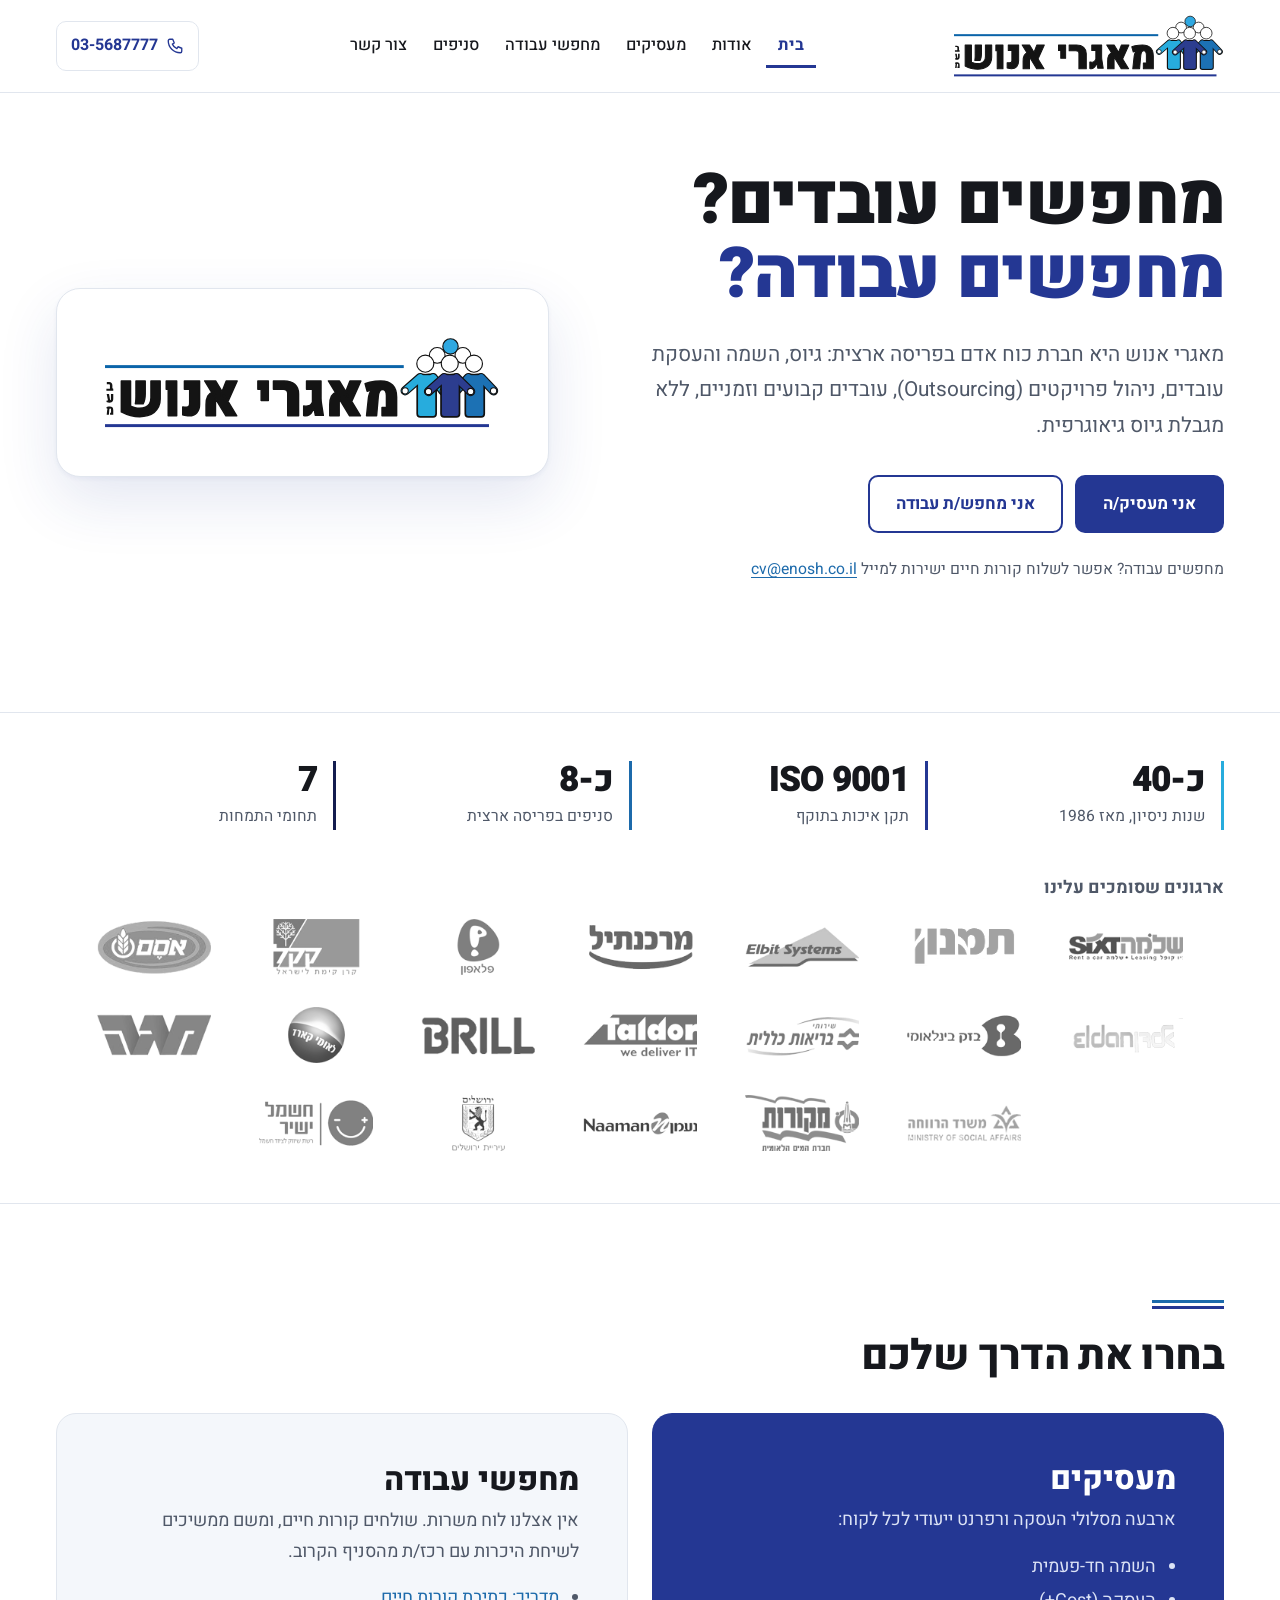
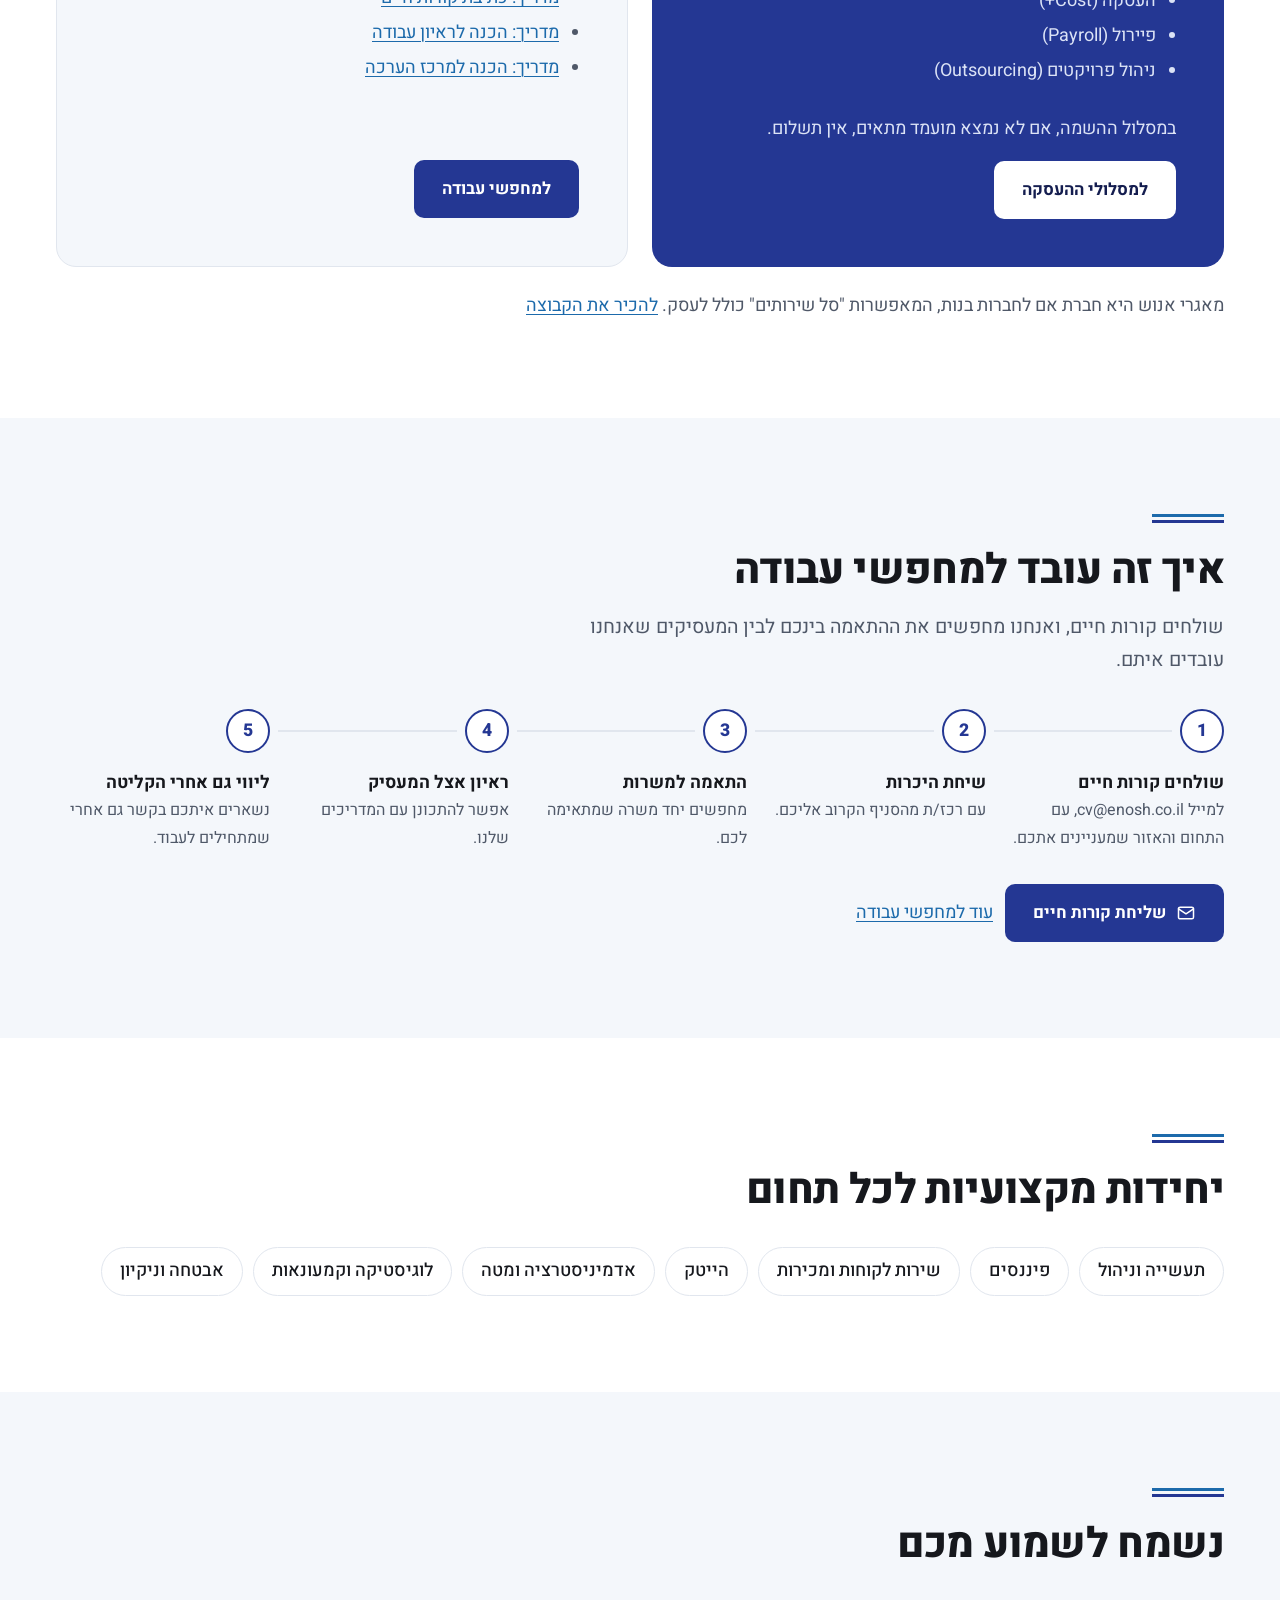
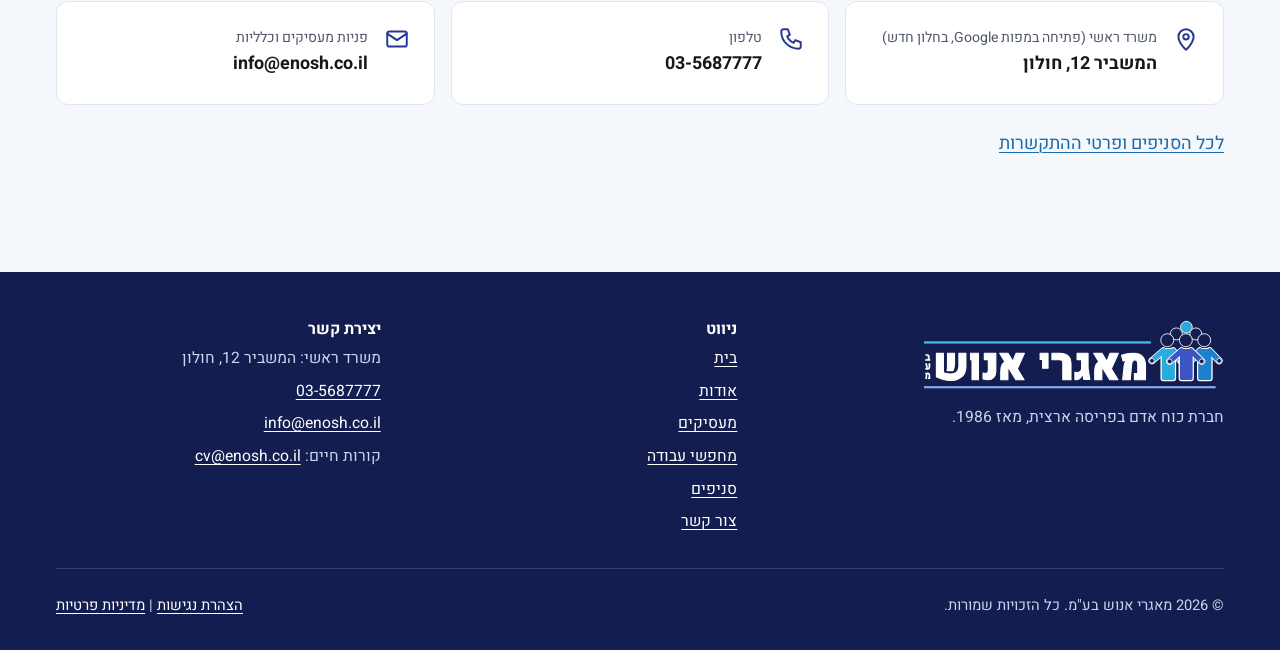
==== commit a1d0e588: "עדכון מדיניות פרטיות (האתר לא שומר מידע בדפדפן) + ניסוח מגדרי Co-Authored-By: Claude Opus 5.5 <norep" ====
--- a/index.html
+++ b/index.html
@@ -35,7 +35,7 @@
 <div class="hero-copy">
 <h1 id="h1">מחפשים עובדים?<span>מחפשים עבודה?</span></h1>
 <p class="lead">מאגרי אנוש היא חברת כוח אדם בפריסה ארצית: גיוס, השמה והעסקת עובדים, ניהול פרויקטים (<span lang="en">Outsourcing</span>), עובדים קבועים וזמניים, ללא מגבלת גיוס גיאוגרפית.</p>
-<div class="hero-cta"><a class="btn btn-primary" href="employers.html">אני מעסיק</a><a class="btn btn-ghost" href="candidates.html">אני מחפש/ת עבודה</a></div>
+<div class="hero-cta"><a class="btn btn-primary" href="employers.html">אני מעסיק/ה</a><a class="btn btn-ghost" href="candidates.html">אני מחפש/ת עבודה</a></div>
 <p class="hero-note">מחפשים עבודה? אפשר לשלוח קורות חיים ישירות למייל <a href="mailto:cv@enosh.co.il?subject=%D7%A7%D7%95%D7%A8%D7%95%D7%AA%20%D7%97%D7%99%D7%99%D7%9D%20-%20%D7%9E%D7%97%D7%A4%D7%A9%2F%D7%AA%20%D7%A2%D7%91%D7%95%D7%93%D7%94">cv@enosh.co.il</a></p>
 </div>
 <div class="hero-art"><div class="hero-brand"><img src="assets/logo.svg" alt="מאגרי אנוש בע&quot;מ" width="431" height="137"></div></div>
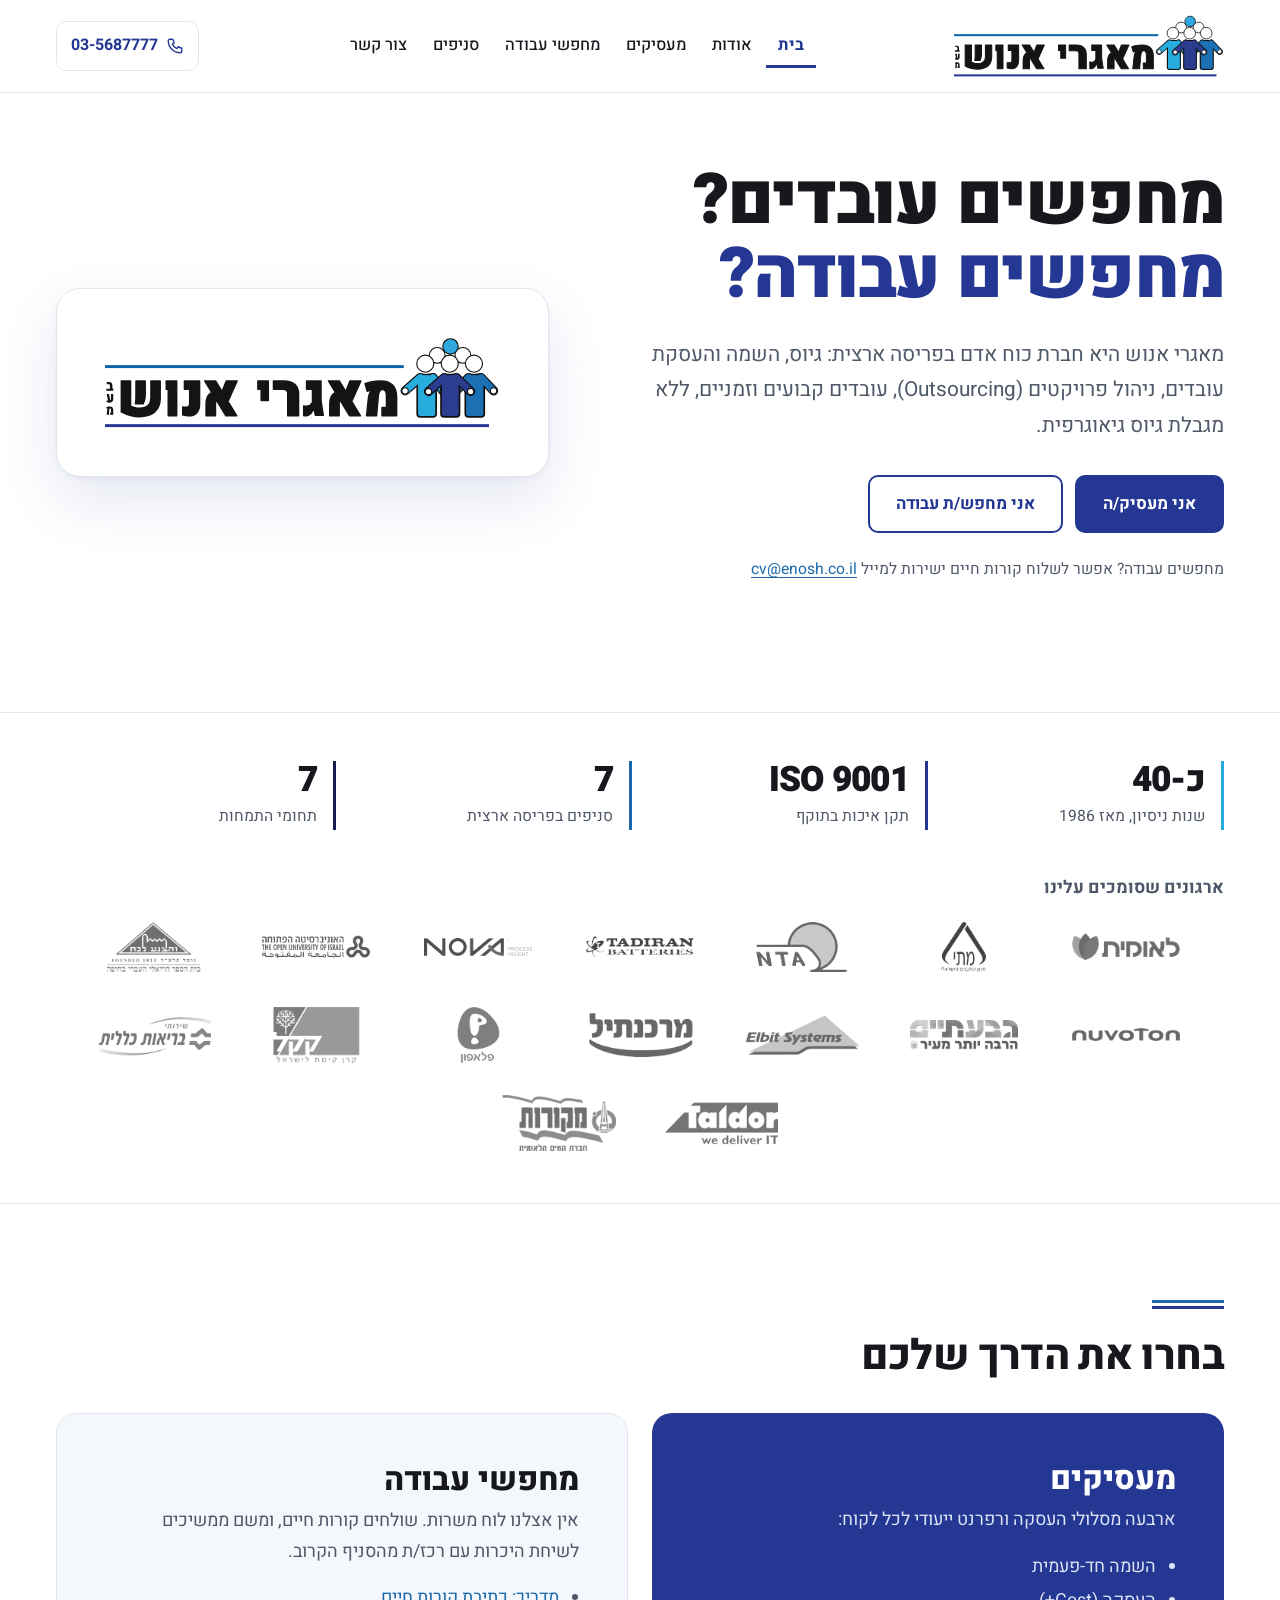
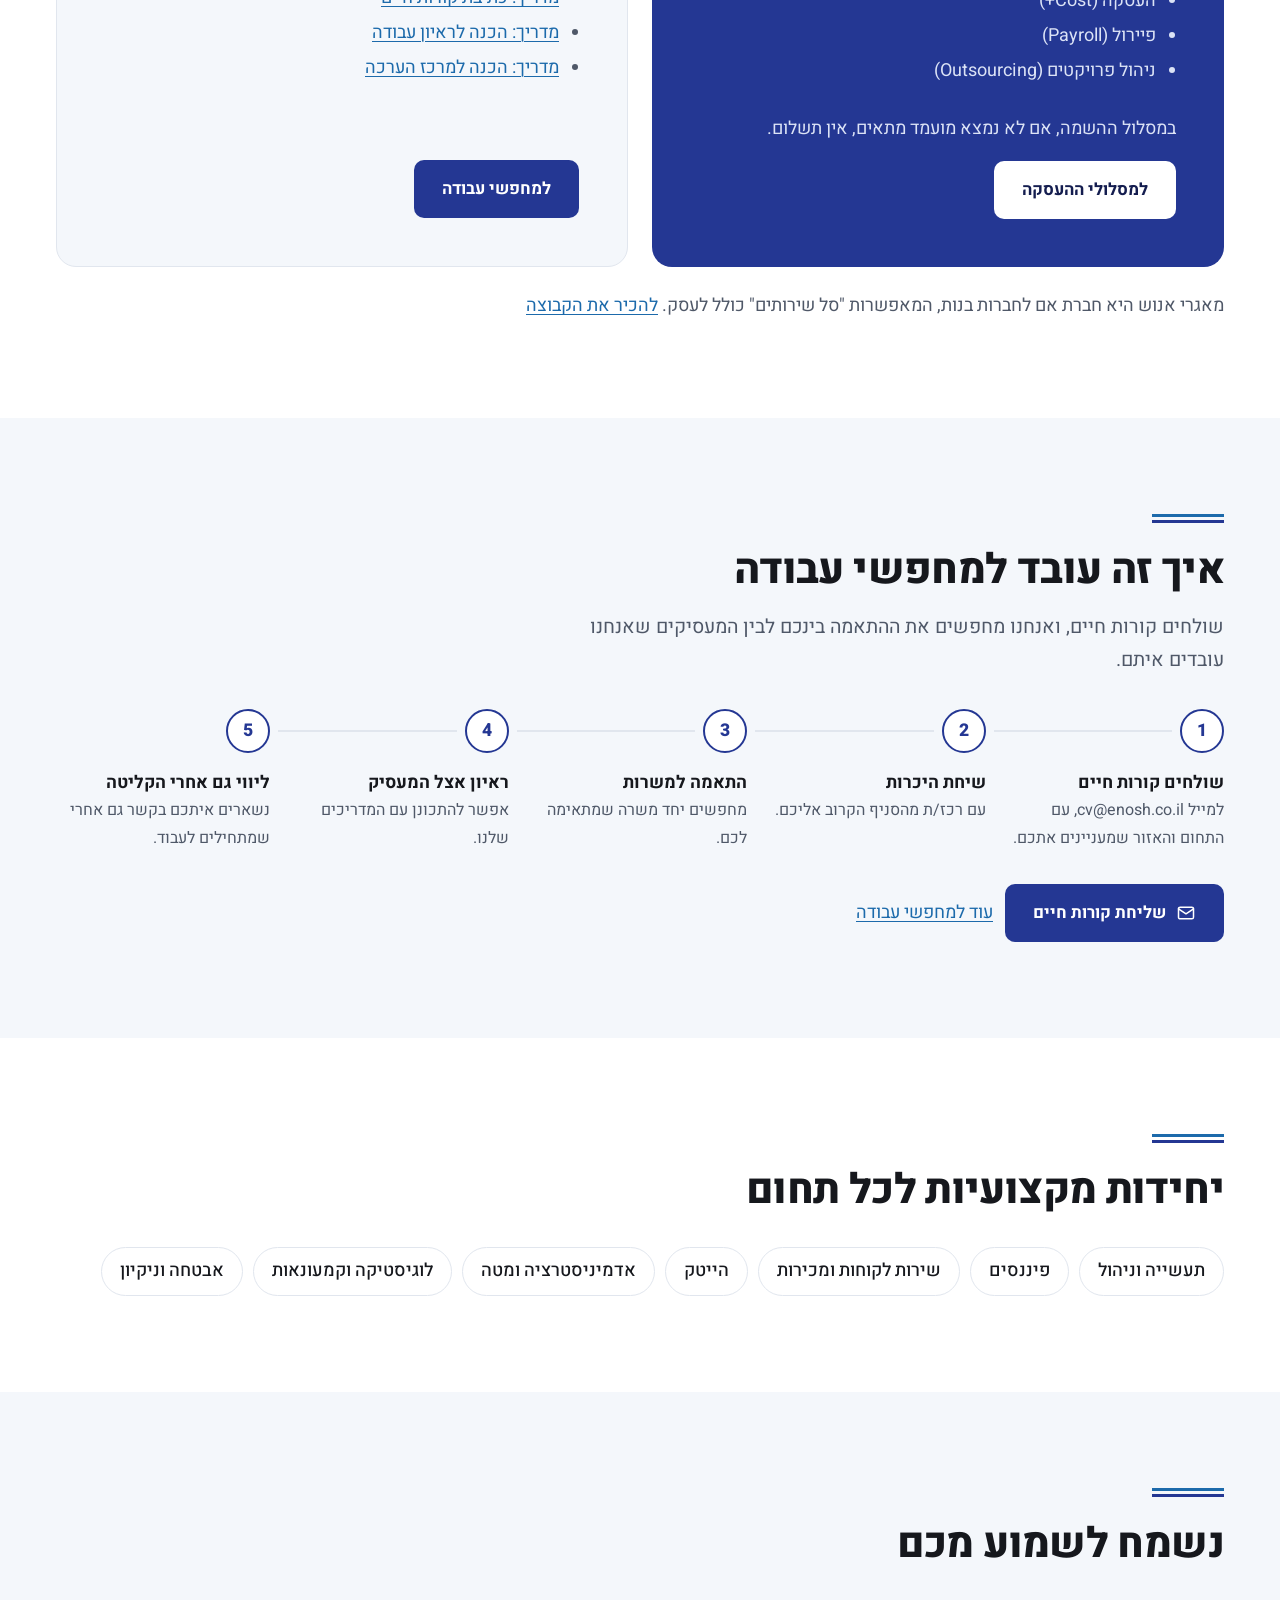
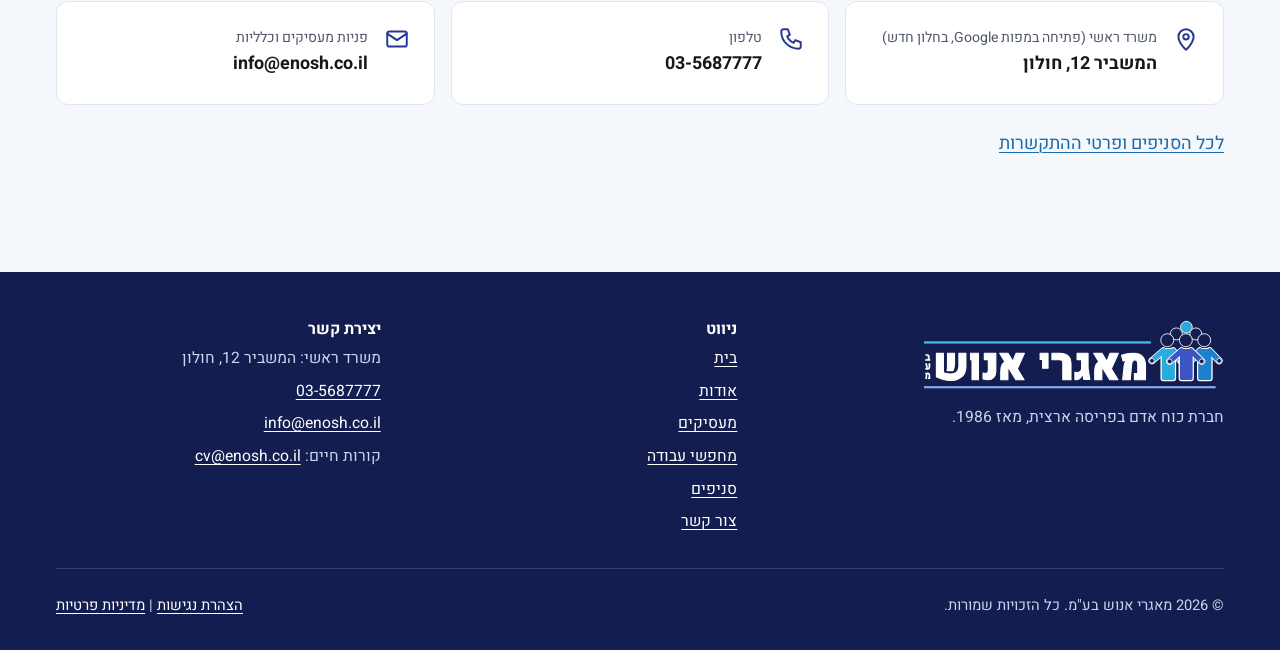
==== commit b6fa3d6e: "עדכוני פנינה: לקוחות באודות, פרסום משרות, ביטול סניף ראשון לציון, החלפת לוגואי לקוחות Co-Authored-By" ====
--- a/index.html
+++ b/index.html
@@ -47,11 +47,11 @@
 <ul class="facts">
 <li><strong><span aria-hidden="true" data-count="40" data-prefix="כ-">כ-40</span><span class="sr-only">כ-40</span></strong><span>שנות ניסיון, מאז 1986</span></li>
 <li><strong lang="en">ISO 9001</strong><span>תקן איכות בתוקף</span></li>
-<li><strong><span aria-hidden="true" data-count="8" data-prefix="כ-">כ-8</span><span class="sr-only">כ-8</span></strong><span>סניפים בפריסה ארצית</span></li>
+<li><strong><span aria-hidden="true" data-count="7">7</span><span class="sr-only">7</span></strong><span>סניפים בפריסה ארצית</span></li>
 <li><strong><span aria-hidden="true" data-count="7">7</span><span class="sr-only">7</span></strong><span>תחומי התמחות</span></li>
 </ul></div>
 <div class="clients"><div class="clients-head"><h3 id="h-cl" style="font-size:1.1rem;font-weight:700;margin:0;color:var(--muted)">ארגונים שסומכים עלינו</h3></div>
-<div class="marquee" role="region" aria-labelledby="h-cl"><div class="mtrack"><ul class="logos"><li><img src="assets/clients/c10.png" alt="שלמה סיקסט" width="150" height="74" loading="lazy"></li><li><img src="assets/clients/c11.png" alt="תמנון" width="150" height="74" loading="lazy"></li><li><img src="assets/clients/c12.png" alt="Elbit Systems" width="150" height="74" loading="lazy"></li><li><img src="assets/clients/c13.png" alt="מרכנתיל" width="150" height="74" loading="lazy"></li><li><img src="assets/clients/c14.png" alt="פלאפון" width="150" height="74" loading="lazy"></li><li><img src="assets/clients/c15.png" alt="קק&quot;ל" width="150" height="74" loading="lazy"></li><li><img src="assets/clients/c16.png" alt="אסם" width="150" height="74" loading="lazy"></li><li><img src="assets/clients/c17.png" alt="Eldan" width="150" height="74" loading="lazy"></li><li><img src="assets/clients/c18.png" alt="בזק בינלאומי" width="150" height="74" loading="lazy"></li><li><img src="assets/clients/c19.png" alt="שירותי בריאות כללית" width="150" height="74" loading="lazy"></li><li><img src="assets/clients/c2.png" alt="Taldor" width="150" height="74" loading="lazy"></li><li><img src="assets/clients/c20.png" alt="BRILL" width="150" height="74" loading="lazy"></li><li><img src="assets/clients/c3.png" alt="לאומי קארד" width="150" height="74" loading="lazy"></li><li><img src="assets/clients/c4.png" alt="לוגו לקוח" width="150" height="74" loading="lazy"></li><li><img src="assets/clients/c5.png" alt="משרד הרווחה" width="150" height="74" loading="lazy"></li><li><img src="assets/clients/c6.png" alt="מקורות" width="150" height="74" loading="lazy"></li><li><img src="assets/clients/c7.png" alt="נעמן" width="150" height="74" loading="lazy"></li><li><img src="assets/clients/c9.png" alt="עיריית ירושלים" width="150" height="74" loading="lazy"></li><li><img src="assets/clients/cUntitled-2.png" alt="חשמל ישיר" width="150" height="74" loading="lazy"></li></ul><ul class="logos" aria-hidden="true"><li><img src="assets/clients/c10.png" alt="" width="150" height="74" loading="lazy"></li><li><img src="assets/clients/c11.png" alt="" width="150" height="74" loading="lazy"></li><li><img src="assets/clients/c12.png" alt="" width="150" height="74" loading="lazy"></li><li><img src="assets/clients/c13.png" alt="" width="150" height="74" loading="lazy"></li><li><img src="assets/clients/c14.png" alt="" width="150" height="74" loading="lazy"></li><li><img src="assets/clients/c15.png" alt="" width="150" height="74" loading="lazy"></li><li><img src="assets/clients/c16.png" alt="" width="150" height="74" loading="lazy"></li><li><img src="assets/clients/c17.png" alt="" width="150" height="74" loading="lazy"></li><li><img src="assets/clients/c18.png" alt="" width="150" height="74" loading="lazy"></li><li><img src="assets/clients/c19.png" alt="" width="150" height="74" loading="lazy"></li><li><img src="assets/clients/c2.png" alt="" width="150" height="74" loading="lazy"></li><li><img src="assets/clients/c20.png" alt="" width="150" height="74" loading="lazy"></li><li><img src="assets/clients/c3.png" alt="" width="150" height="74" loading="lazy"></li><li><img src="assets/clients/c4.png" alt="" width="150" height="74" loading="lazy"></li><li><img src="assets/clients/c5.png" alt="" width="150" height="74" loading="lazy"></li><li><img src="assets/clients/c6.png" alt="" width="150" height="74" loading="lazy"></li><li><img src="assets/clients/c7.png" alt="" width="150" height="74" loading="lazy"></li><li><img src="assets/clients/c9.png" alt="" width="150" height="74" loading="lazy"></li><li><img src="assets/clients/cUntitled-2.png" alt="" width="150" height="74" loading="lazy"></li></ul></div></div></div>
+<div class="marquee" role="region" aria-labelledby="h-cl"><div class="mtrack"><ul class="logos"><li><img src="assets/clients/leumit.png" alt="קופת חולים לאומית" width="150" height="74" loading="lazy"></li><li><img src="assets/clients/sii.png" alt="מכון התקנים הישראלי" width="150" height="74" loading="lazy"></li><li><img src="assets/clients/nta.png" alt="נת&quot;ע - נתיבי תחבורה עירוניים" width="150" height="74" loading="lazy"></li><li><img src="assets/clients/tadiran-batteries.png" alt="תדיראן סוללות" width="150" height="74" loading="lazy"></li><li><img src="assets/clients/nova.png" alt="נובה" width="150" height="74" loading="lazy"></li><li><img src="assets/clients/openu.png" alt="האוניברסיטה הפתוחה" width="150" height="74" loading="lazy"></li><li><img src="assets/clients/reali-haifa.png" alt="בית הספר הריאלי העברי בחיפה" width="150" height="74" loading="lazy"></li><li><img src="assets/clients/nuvoton.png" alt="נובוטון" width="150" height="74" loading="lazy"></li><li><img src="assets/clients/givatayim.png" alt="עיריית גבעתיים" width="150" height="74" loading="lazy"></li><li><img src="assets/clients/c12.png" alt="Elbit Systems" width="150" height="74" loading="lazy"></li><li><img src="assets/clients/c13.png" alt="מרכנתיל" width="150" height="74" loading="lazy"></li><li><img src="assets/clients/c14.png" alt="פלאפון" width="150" height="74" loading="lazy"></li><li><img src="assets/clients/c15.png" alt="קק&quot;ל" width="150" height="74" loading="lazy"></li><li><img src="assets/clients/c19.png" alt="שירותי בריאות כללית" width="150" height="74" loading="lazy"></li><li><img src="assets/clients/c2.png" alt="Taldor" width="150" height="74" loading="lazy"></li><li><img src="assets/clients/c6.png" alt="מקורות" width="150" height="74" loading="lazy"></li></ul><ul class="logos" aria-hidden="true"><li><img src="assets/clients/leumit.png" alt="" width="150" height="74" loading="lazy"></li><li><img src="assets/clients/sii.png" alt="" width="150" height="74" loading="lazy"></li><li><img src="assets/clients/nta.png" alt="" width="150" height="74" loading="lazy"></li><li><img src="assets/clients/tadiran-batteries.png" alt="" width="150" height="74" loading="lazy"></li><li><img src="assets/clients/nova.png" alt="" width="150" height="74" loading="lazy"></li><li><img src="assets/clients/openu.png" alt="" width="150" height="74" loading="lazy"></li><li><img src="assets/clients/reali-haifa.png" alt="" width="150" height="74" loading="lazy"></li><li><img src="assets/clients/nuvoton.png" alt="" width="150" height="74" loading="lazy"></li><li><img src="assets/clients/givatayim.png" alt="" width="150" height="74" loading="lazy"></li><li><img src="assets/clients/c12.png" alt="" width="150" height="74" loading="lazy"></li><li><img src="assets/clients/c13.png" alt="" width="150" height="74" loading="lazy"></li><li><img src="assets/clients/c14.png" alt="" width="150" height="74" loading="lazy"></li><li><img src="assets/clients/c15.png" alt="" width="150" height="74" loading="lazy"></li><li><img src="assets/clients/c19.png" alt="" width="150" height="74" loading="lazy"></li><li><img src="assets/clients/c2.png" alt="" width="150" height="74" loading="lazy"></li><li><img src="assets/clients/c6.png" alt="" width="150" height="74" loading="lazy"></li></ul></div></div></div>
 </div></section>
 
 <section aria-labelledby="h-paths"><div class="wrap">
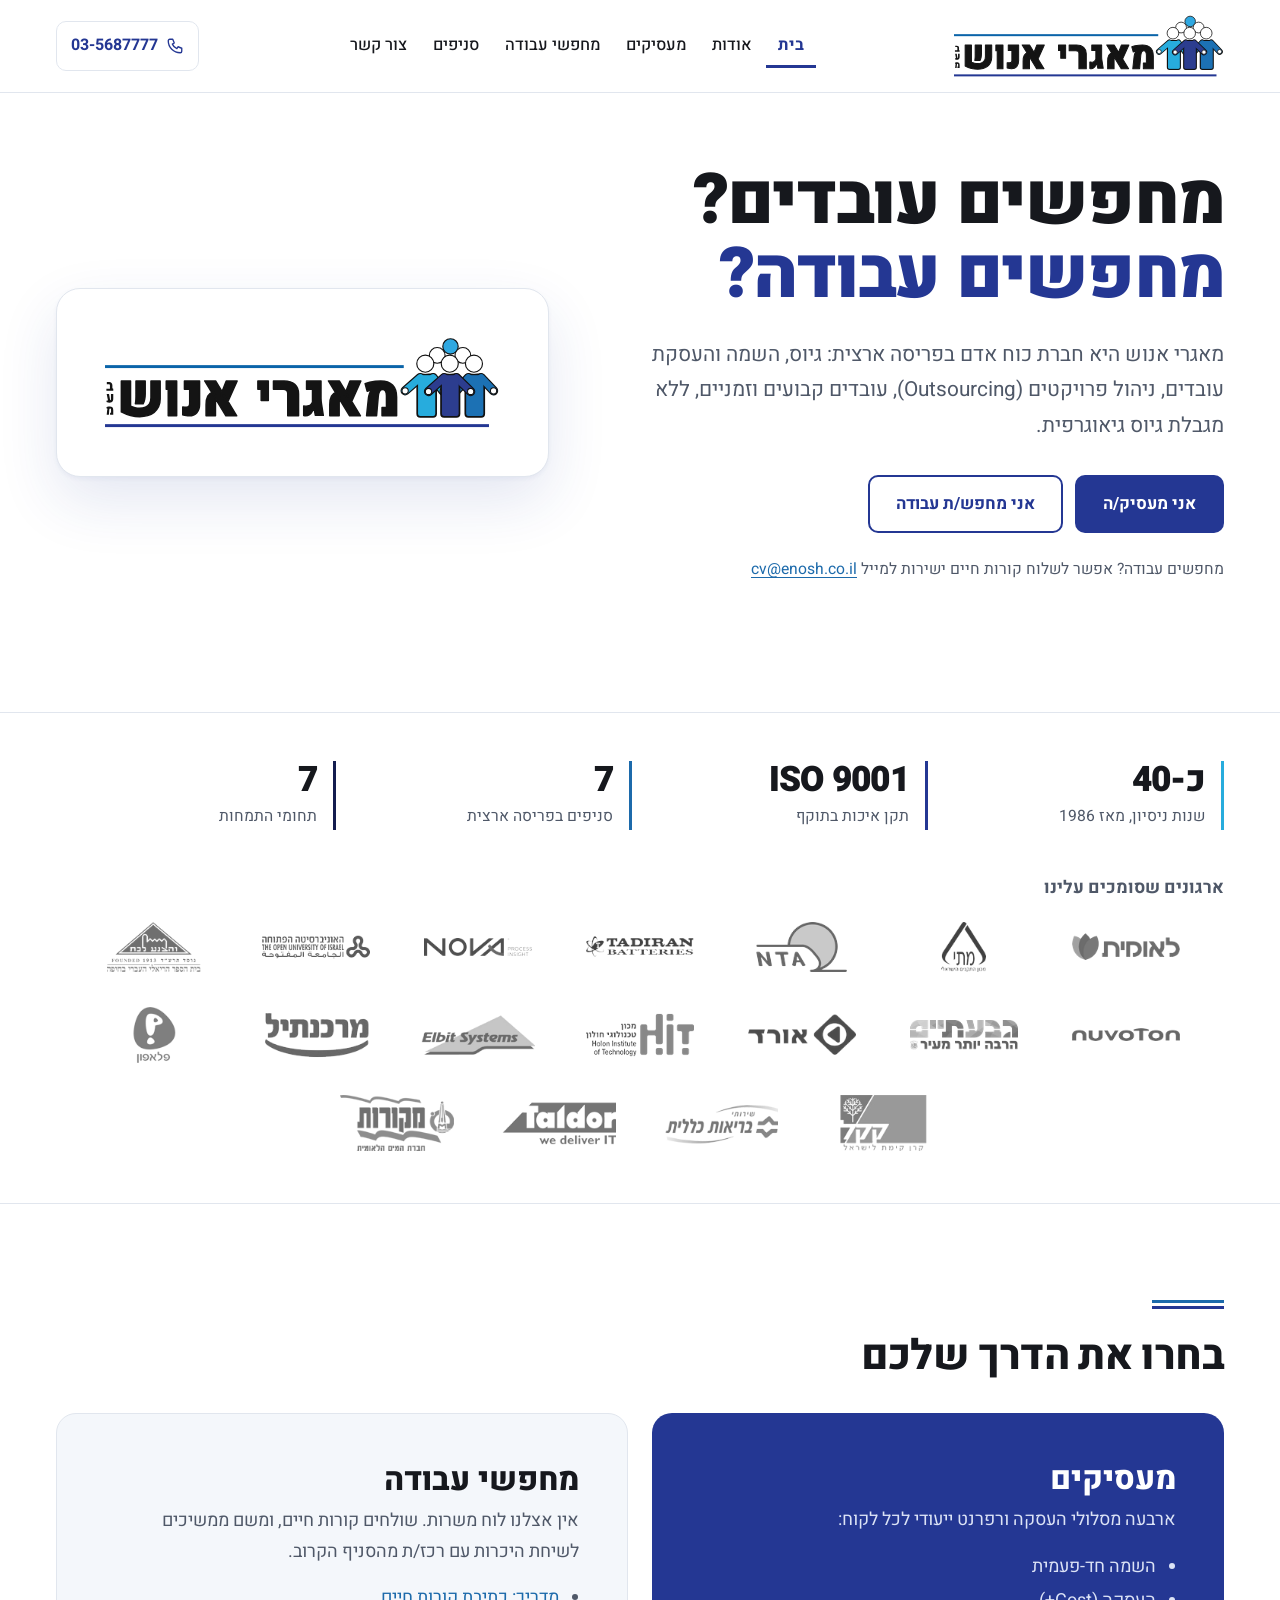
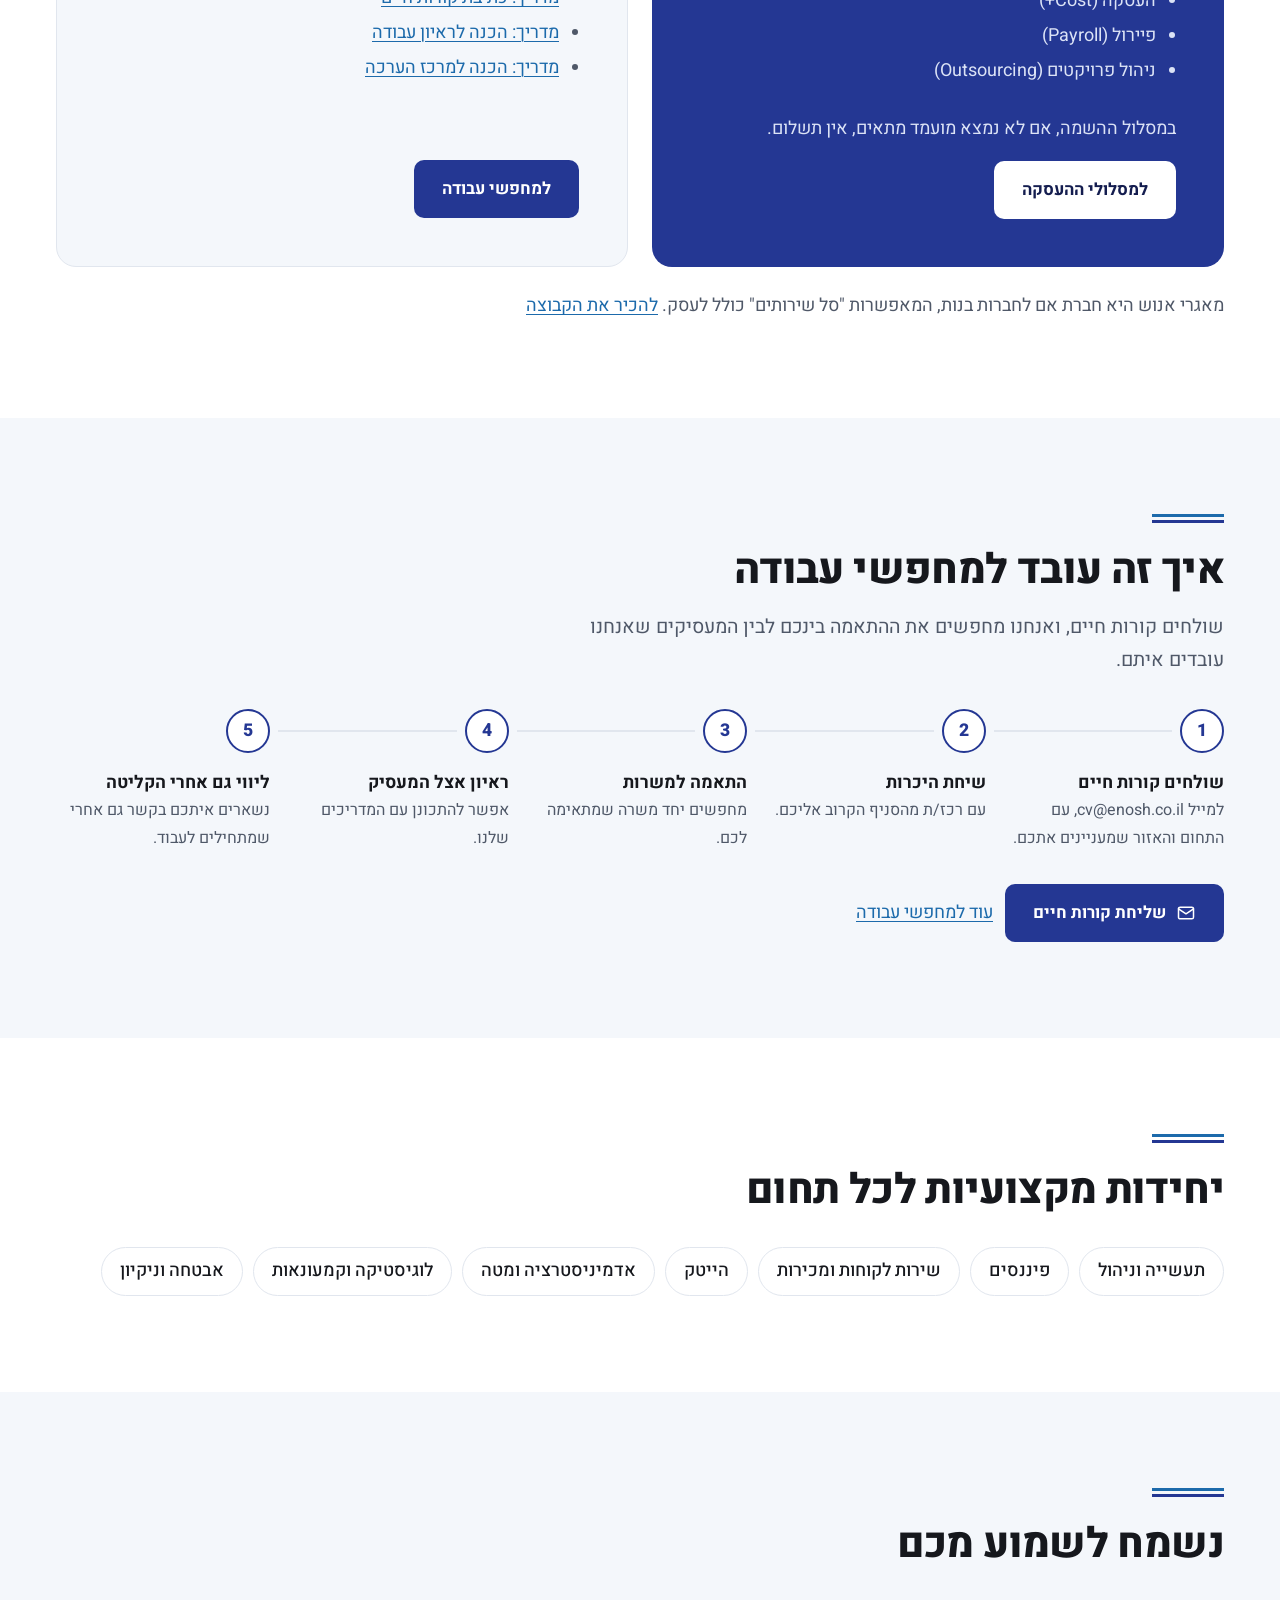
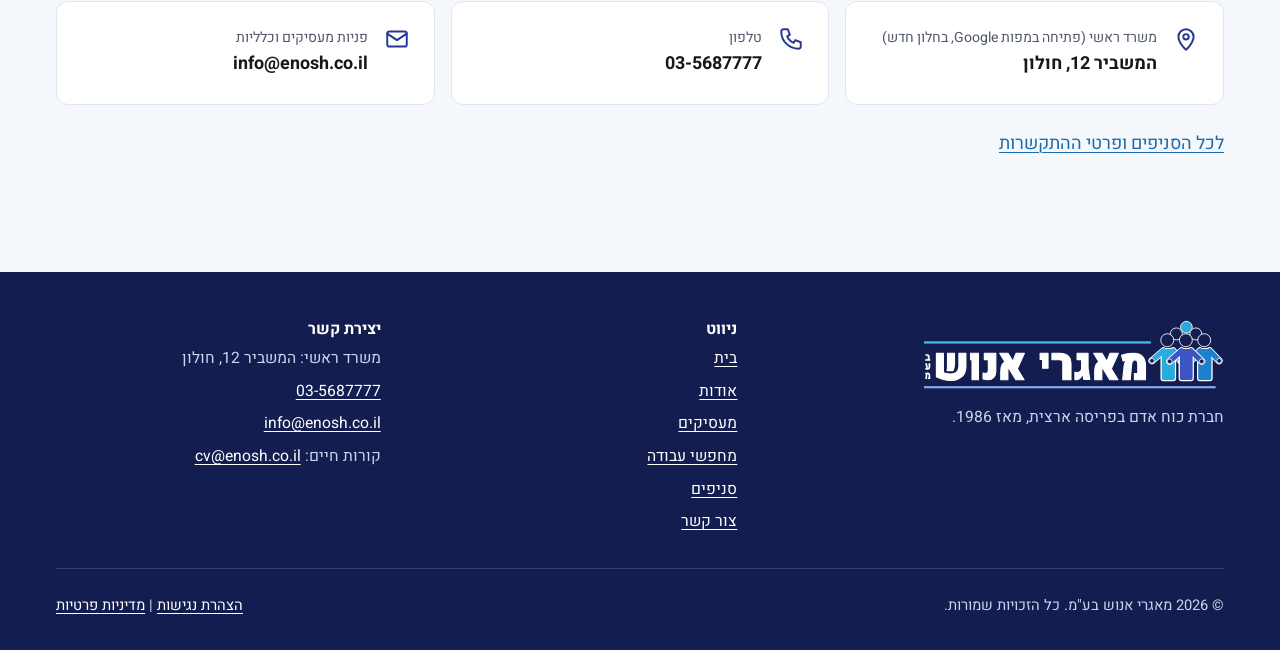
==== commit a277de62: "לוגואים: אורד (חולון) ו-HIT מכון טכנולוגי חולון Co-Authored-By: Claude Opus 5.5 <noreply@anthropic.c" ====
--- a/index.html
+++ b/index.html
@@ -51,7 +51,7 @@
 <li><strong><span aria-hidden="true" data-count="7">7</span><span class="sr-only">7</span></strong><span>תחומי התמחות</span></li>
 </ul></div>
 <div class="clients"><div class="clients-head"><h3 id="h-cl" style="font-size:1.1rem;font-weight:700;margin:0;color:var(--muted)">ארגונים שסומכים עלינו</h3></div>
-<div class="marquee" role="region" aria-labelledby="h-cl"><div class="mtrack"><ul class="logos"><li><img src="assets/clients/leumit.png" alt="קופת חולים לאומית" width="150" height="74" loading="lazy"></li><li><img src="assets/clients/sii.png" alt="מכון התקנים הישראלי" width="150" height="74" loading="lazy"></li><li><img src="assets/clients/nta.png" alt="נת&quot;ע - נתיבי תחבורה עירוניים" width="150" height="74" loading="lazy"></li><li><img src="assets/clients/tadiran-batteries.png" alt="תדיראן סוללות" width="150" height="74" loading="lazy"></li><li><img src="assets/clients/nova.png" alt="נובה" width="150" height="74" loading="lazy"></li><li><img src="assets/clients/openu.png" alt="האוניברסיטה הפתוחה" width="150" height="74" loading="lazy"></li><li><img src="assets/clients/reali-haifa.png" alt="בית הספר הריאלי העברי בחיפה" width="150" height="74" loading="lazy"></li><li><img src="assets/clients/nuvoton.png" alt="נובוטון" width="150" height="74" loading="lazy"></li><li><img src="assets/clients/givatayim.png" alt="עיריית גבעתיים" width="150" height="74" loading="lazy"></li><li><img src="assets/clients/c12.png" alt="Elbit Systems" width="150" height="74" loading="lazy"></li><li><img src="assets/clients/c13.png" alt="מרכנתיל" width="150" height="74" loading="lazy"></li><li><img src="assets/clients/c14.png" alt="פלאפון" width="150" height="74" loading="lazy"></li><li><img src="assets/clients/c15.png" alt="קק&quot;ל" width="150" height="74" loading="lazy"></li><li><img src="assets/clients/c19.png" alt="שירותי בריאות כללית" width="150" height="74" loading="lazy"></li><li><img src="assets/clients/c2.png" alt="Taldor" width="150" height="74" loading="lazy"></li><li><img src="assets/clients/c6.png" alt="מקורות" width="150" height="74" loading="lazy"></li></ul><ul class="logos" aria-hidden="true"><li><img src="assets/clients/leumit.png" alt="" width="150" height="74" loading="lazy"></li><li><img src="assets/clients/sii.png" alt="" width="150" height="74" loading="lazy"></li><li><img src="assets/clients/nta.png" alt="" width="150" height="74" loading="lazy"></li><li><img src="assets/clients/tadiran-batteries.png" alt="" width="150" height="74" loading="lazy"></li><li><img src="assets/clients/nova.png" alt="" width="150" height="74" loading="lazy"></li><li><img src="assets/clients/openu.png" alt="" width="150" height="74" loading="lazy"></li><li><img src="assets/clients/reali-haifa.png" alt="" width="150" height="74" loading="lazy"></li><li><img src="assets/clients/nuvoton.png" alt="" width="150" height="74" loading="lazy"></li><li><img src="assets/clients/givatayim.png" alt="" width="150" height="74" loading="lazy"></li><li><img src="assets/clients/c12.png" alt="" width="150" height="74" loading="lazy"></li><li><img src="assets/clients/c13.png" alt="" width="150" height="74" loading="lazy"></li><li><img src="assets/clients/c14.png" alt="" width="150" height="74" loading="lazy"></li><li><img src="assets/clients/c15.png" alt="" width="150" height="74" loading="lazy"></li><li><img src="assets/clients/c19.png" alt="" width="150" height="74" loading="lazy"></li><li><img src="assets/clients/c2.png" alt="" width="150" height="74" loading="lazy"></li><li><img src="assets/clients/c6.png" alt="" width="150" height="74" loading="lazy"></li></ul></div></div></div>
+<div class="marquee" role="region" aria-labelledby="h-cl"><div class="mtrack"><ul class="logos"><li><img src="assets/clients/leumit.png" alt="קופת חולים לאומית" width="150" height="74" loading="lazy"></li><li><img src="assets/clients/sii.png" alt="מכון התקנים הישראלי" width="150" height="74" loading="lazy"></li><li><img src="assets/clients/nta.png" alt="נת&quot;ע - נתיבי תחבורה עירוניים" width="150" height="74" loading="lazy"></li><li><img src="assets/clients/tadiran-batteries.png" alt="תדיראן סוללות" width="150" height="74" loading="lazy"></li><li><img src="assets/clients/nova.png" alt="נובה" width="150" height="74" loading="lazy"></li><li><img src="assets/clients/openu.png" alt="האוניברסיטה הפתוחה" width="150" height="74" loading="lazy"></li><li><img src="assets/clients/reali-haifa.png" alt="בית הספר הריאלי העברי בחיפה" width="150" height="74" loading="lazy"></li><li><img src="assets/clients/nuvoton.png" alt="נובוטון" width="150" height="74" loading="lazy"></li><li><img src="assets/clients/givatayim.png" alt="עיריית גבעתיים" width="150" height="74" loading="lazy"></li><li><img src="assets/clients/orad.png" alt="אורד" width="150" height="74" loading="lazy"></li><li><img src="assets/clients/hit.png" alt="HIT - מכון טכנולוגי חולון" width="150" height="74" loading="lazy"></li><li><img src="assets/clients/c12.png" alt="Elbit Systems" width="150" height="74" loading="lazy"></li><li><img src="assets/clients/c13.png" alt="מרכנתיל" width="150" height="74" loading="lazy"></li><li><img src="assets/clients/c14.png" alt="פלאפון" width="150" height="74" loading="lazy"></li><li><img src="assets/clients/c15.png" alt="קק&quot;ל" width="150" height="74" loading="lazy"></li><li><img src="assets/clients/c19.png" alt="שירותי בריאות כללית" width="150" height="74" loading="lazy"></li><li><img src="assets/clients/c2.png" alt="Taldor" width="150" height="74" loading="lazy"></li><li><img src="assets/clients/c6.png" alt="מקורות" width="150" height="74" loading="lazy"></li></ul><ul class="logos" aria-hidden="true"><li><img src="assets/clients/leumit.png" alt="" width="150" height="74" loading="lazy"></li><li><img src="assets/clients/sii.png" alt="" width="150" height="74" loading="lazy"></li><li><img src="assets/clients/nta.png" alt="" width="150" height="74" loading="lazy"></li><li><img src="assets/clients/tadiran-batteries.png" alt="" width="150" height="74" loading="lazy"></li><li><img src="assets/clients/nova.png" alt="" width="150" height="74" loading="lazy"></li><li><img src="assets/clients/openu.png" alt="" width="150" height="74" loading="lazy"></li><li><img src="assets/clients/reali-haifa.png" alt="" width="150" height="74" loading="lazy"></li><li><img src="assets/clients/nuvoton.png" alt="" width="150" height="74" loading="lazy"></li><li><img src="assets/clients/givatayim.png" alt="" width="150" height="74" loading="lazy"></li><li><img src="assets/clients/orad.png" alt="" width="150" height="74" loading="lazy"></li><li><img src="assets/clients/hit.png" alt="" width="150" height="74" loading="lazy"></li><li><img src="assets/clients/c12.png" alt="" width="150" height="74" loading="lazy"></li><li><img src="assets/clients/c13.png" alt="" width="150" height="74" loading="lazy"></li><li><img src="assets/clients/c14.png" alt="" width="150" height="74" loading="lazy"></li><li><img src="assets/clients/c15.png" alt="" width="150" height="74" loading="lazy"></li><li><img src="assets/clients/c19.png" alt="" width="150" height="74" loading="lazy"></li><li><img src="assets/clients/c2.png" alt="" width="150" height="74" loading="lazy"></li><li><img src="assets/clients/c6.png" alt="" width="150" height="74" loading="lazy"></li></ul></div></div></div>
 </div></section>
 
 <section aria-labelledby="h-paths"><div class="wrap">
